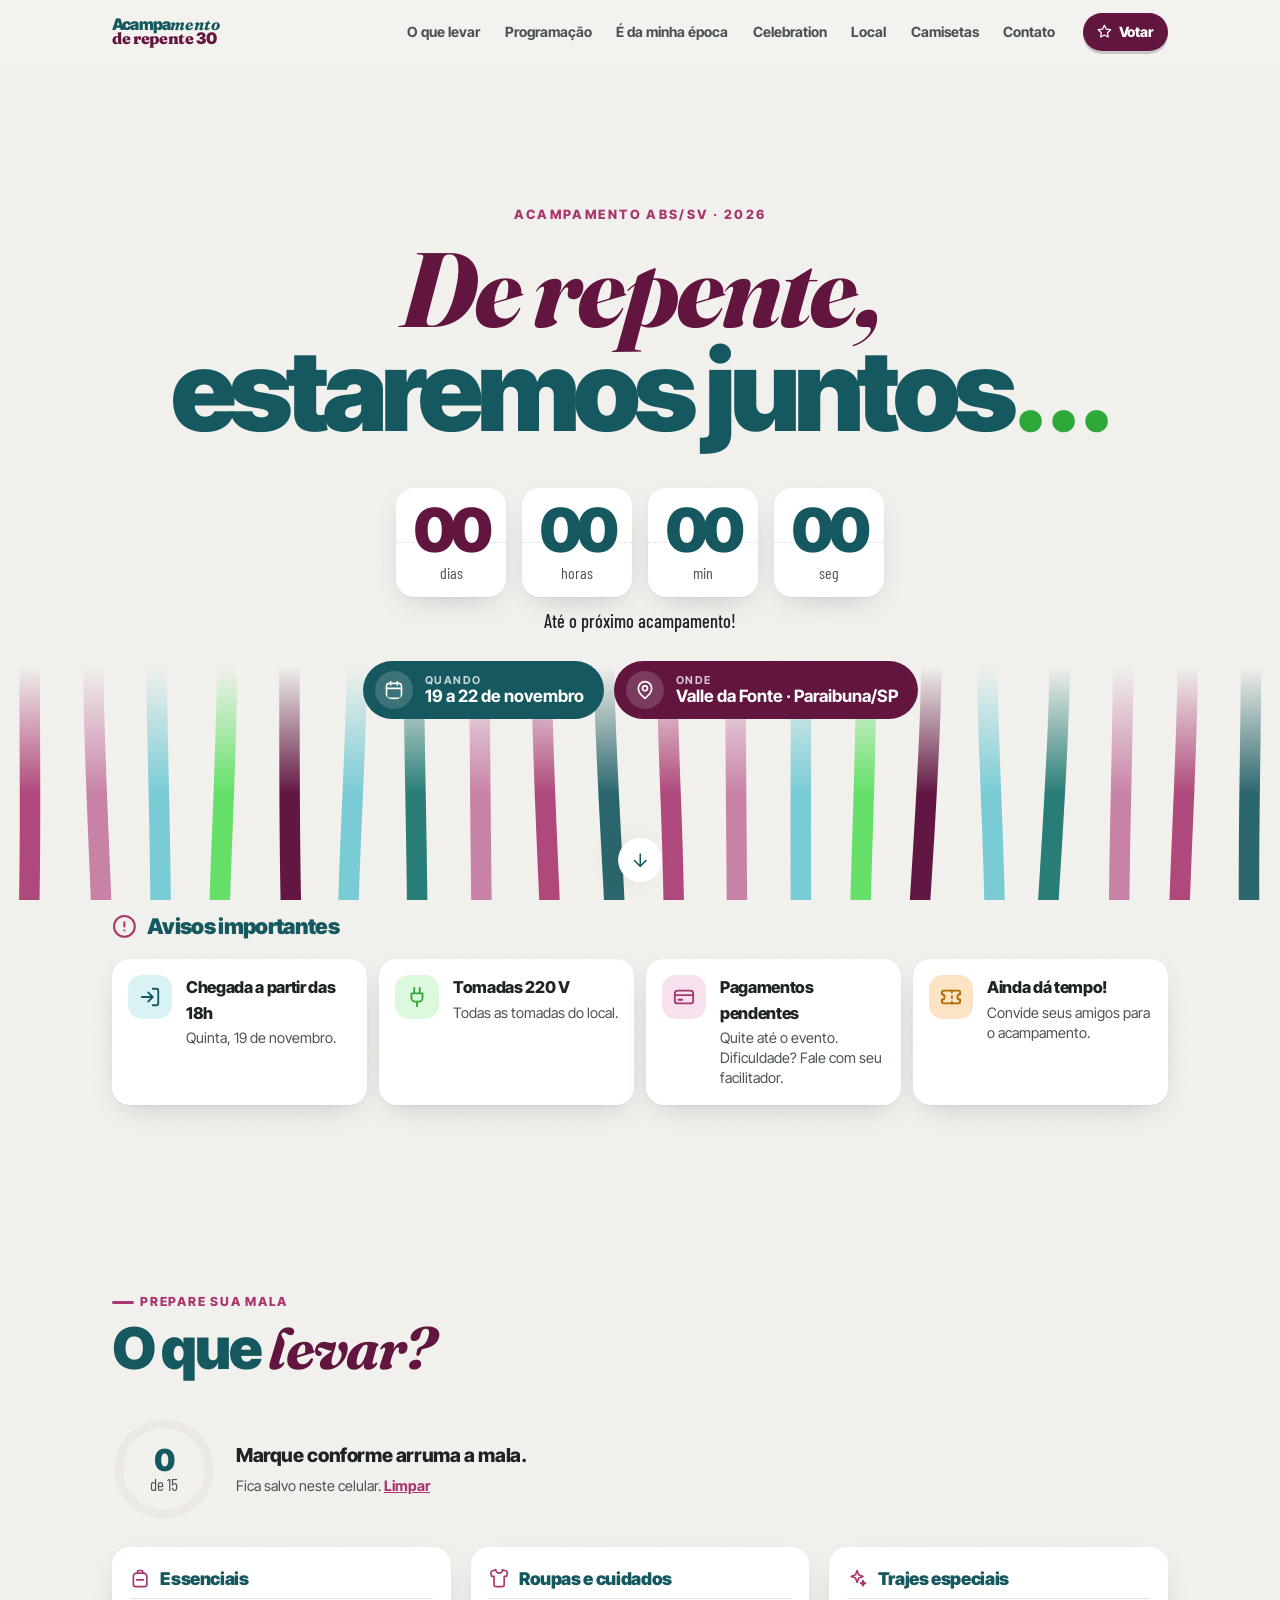
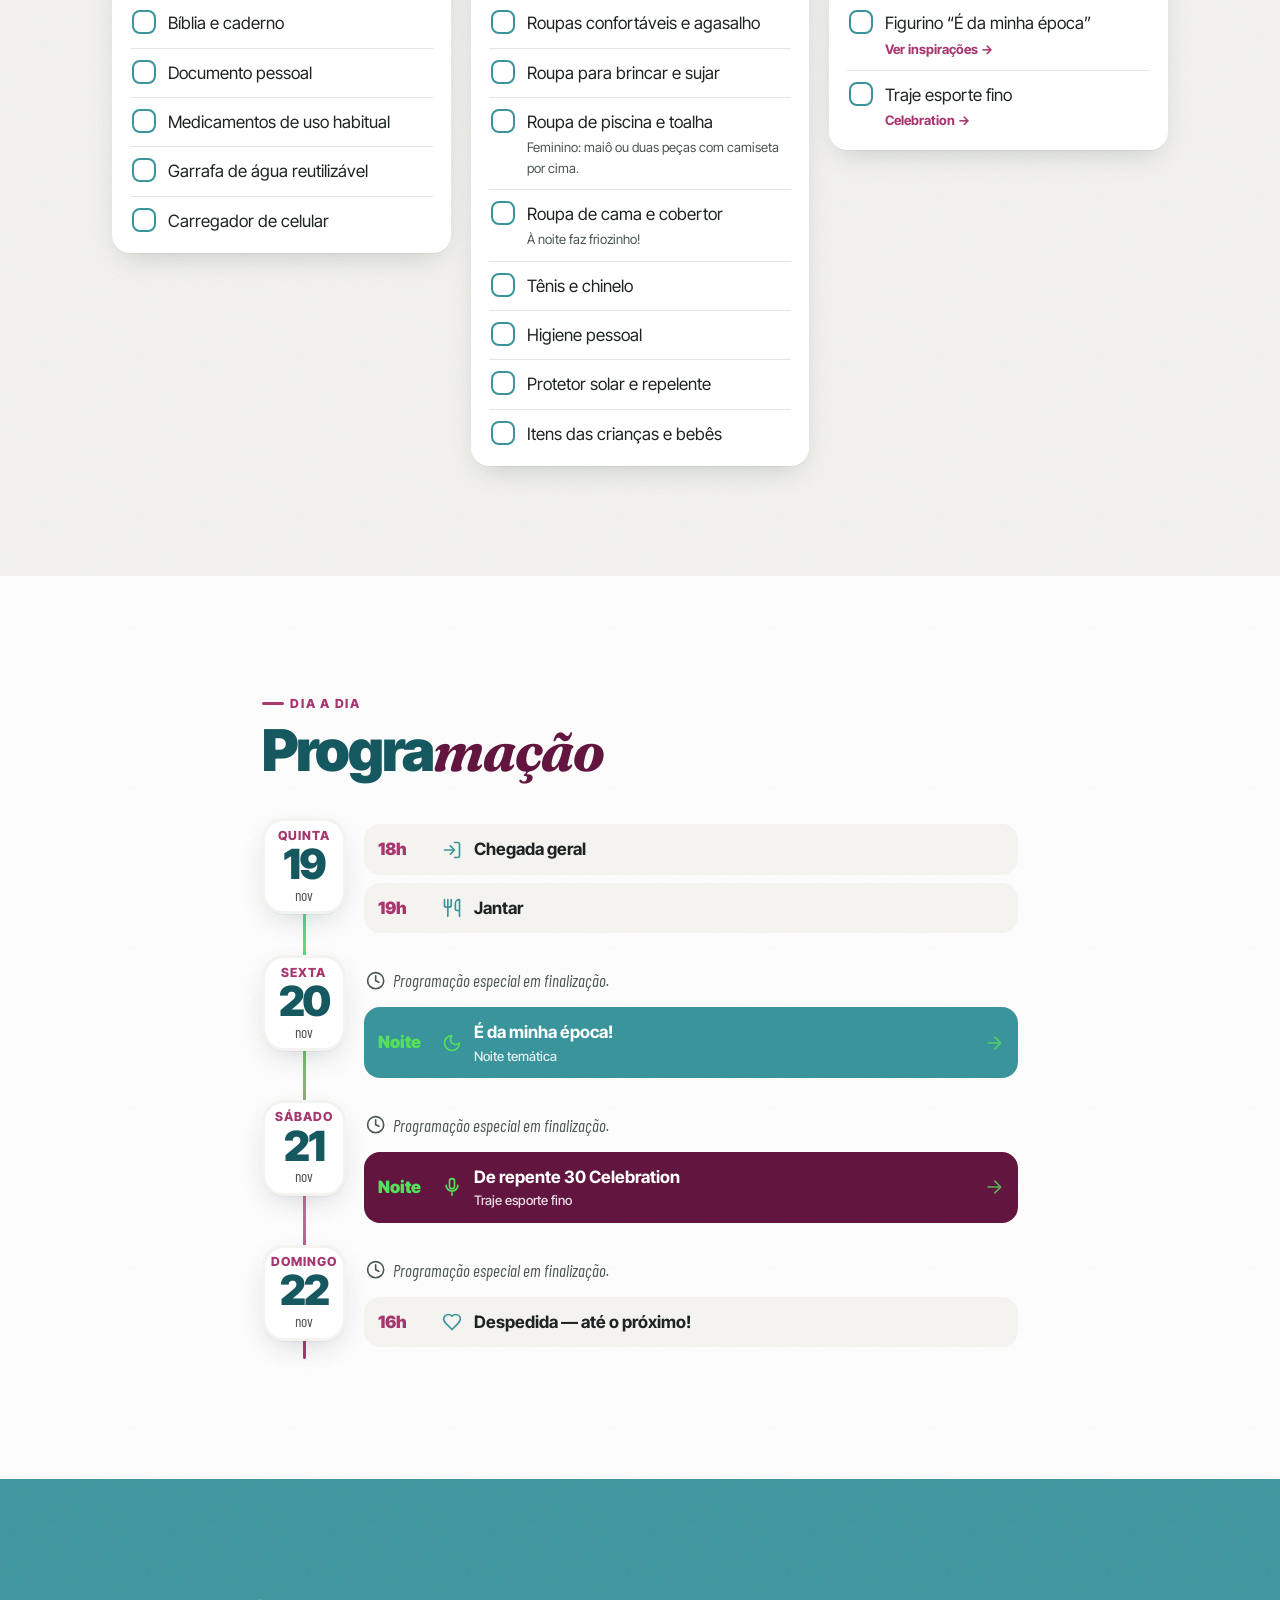
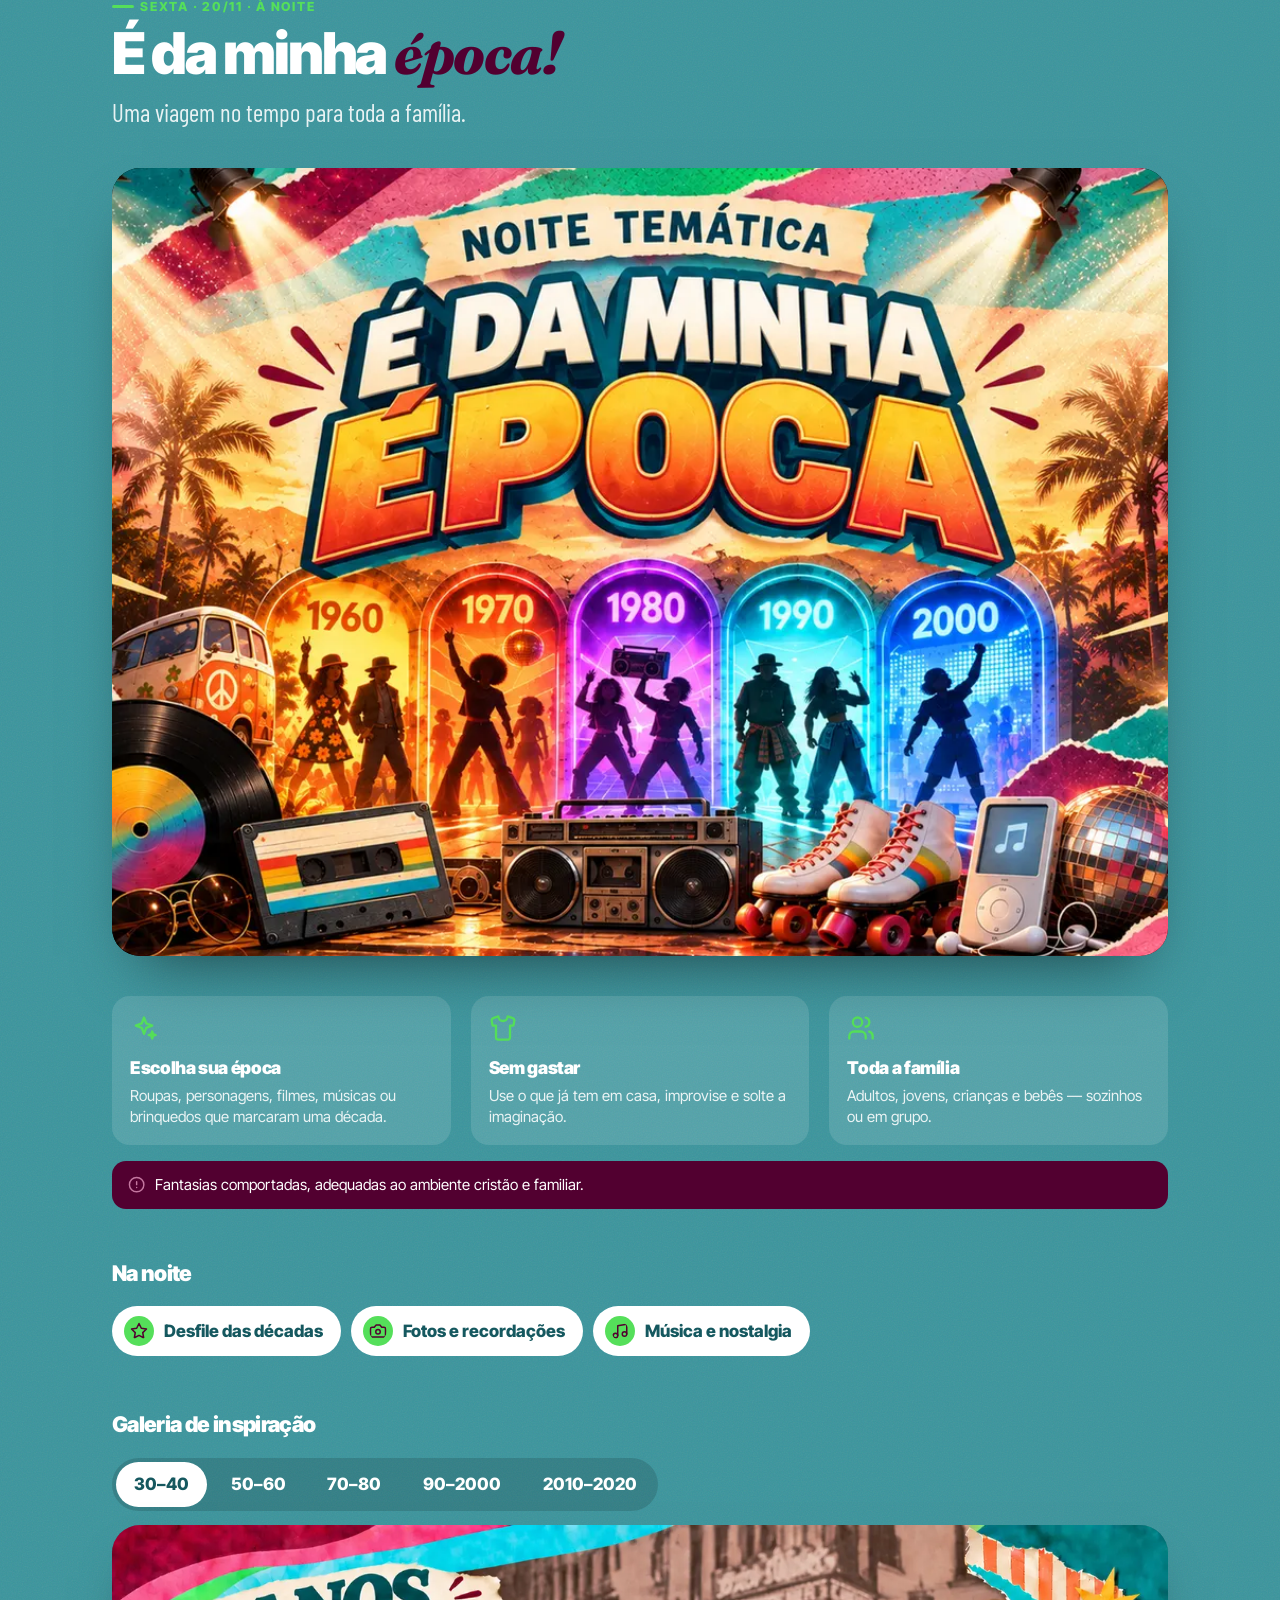
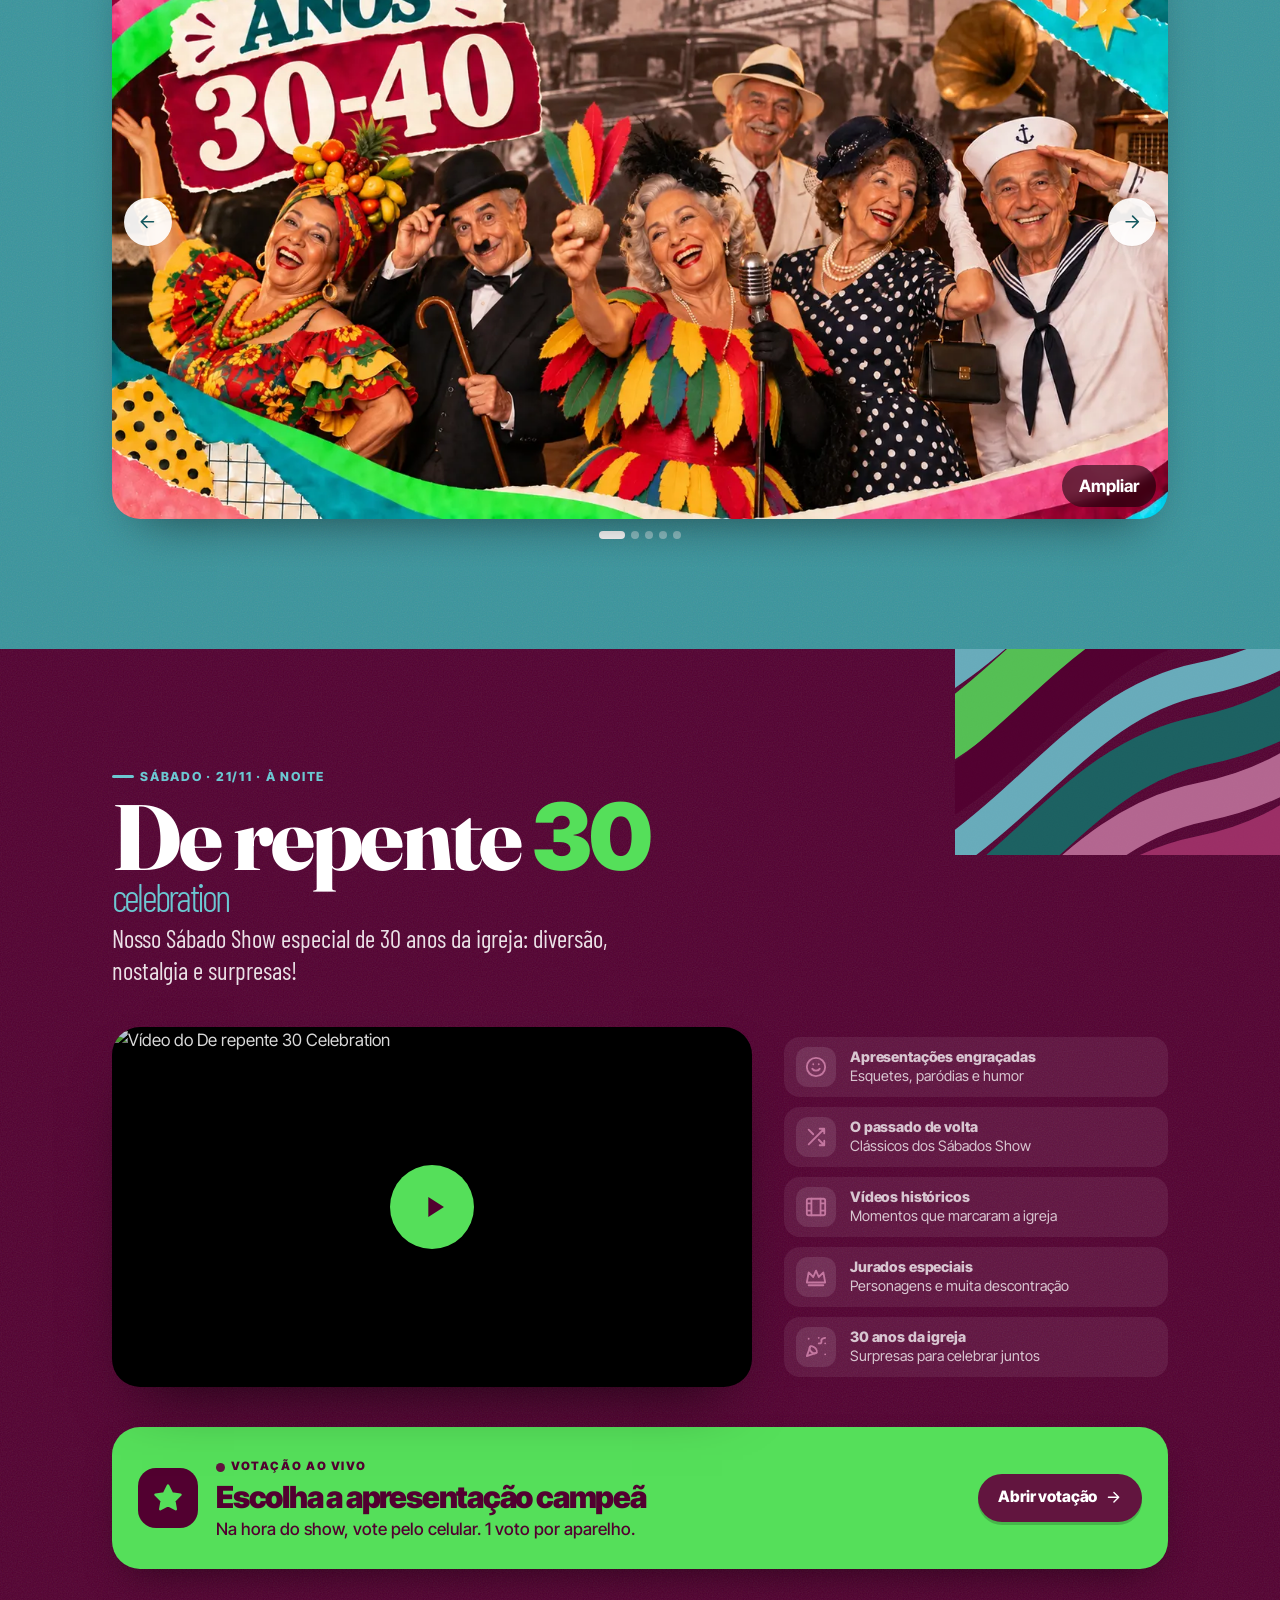
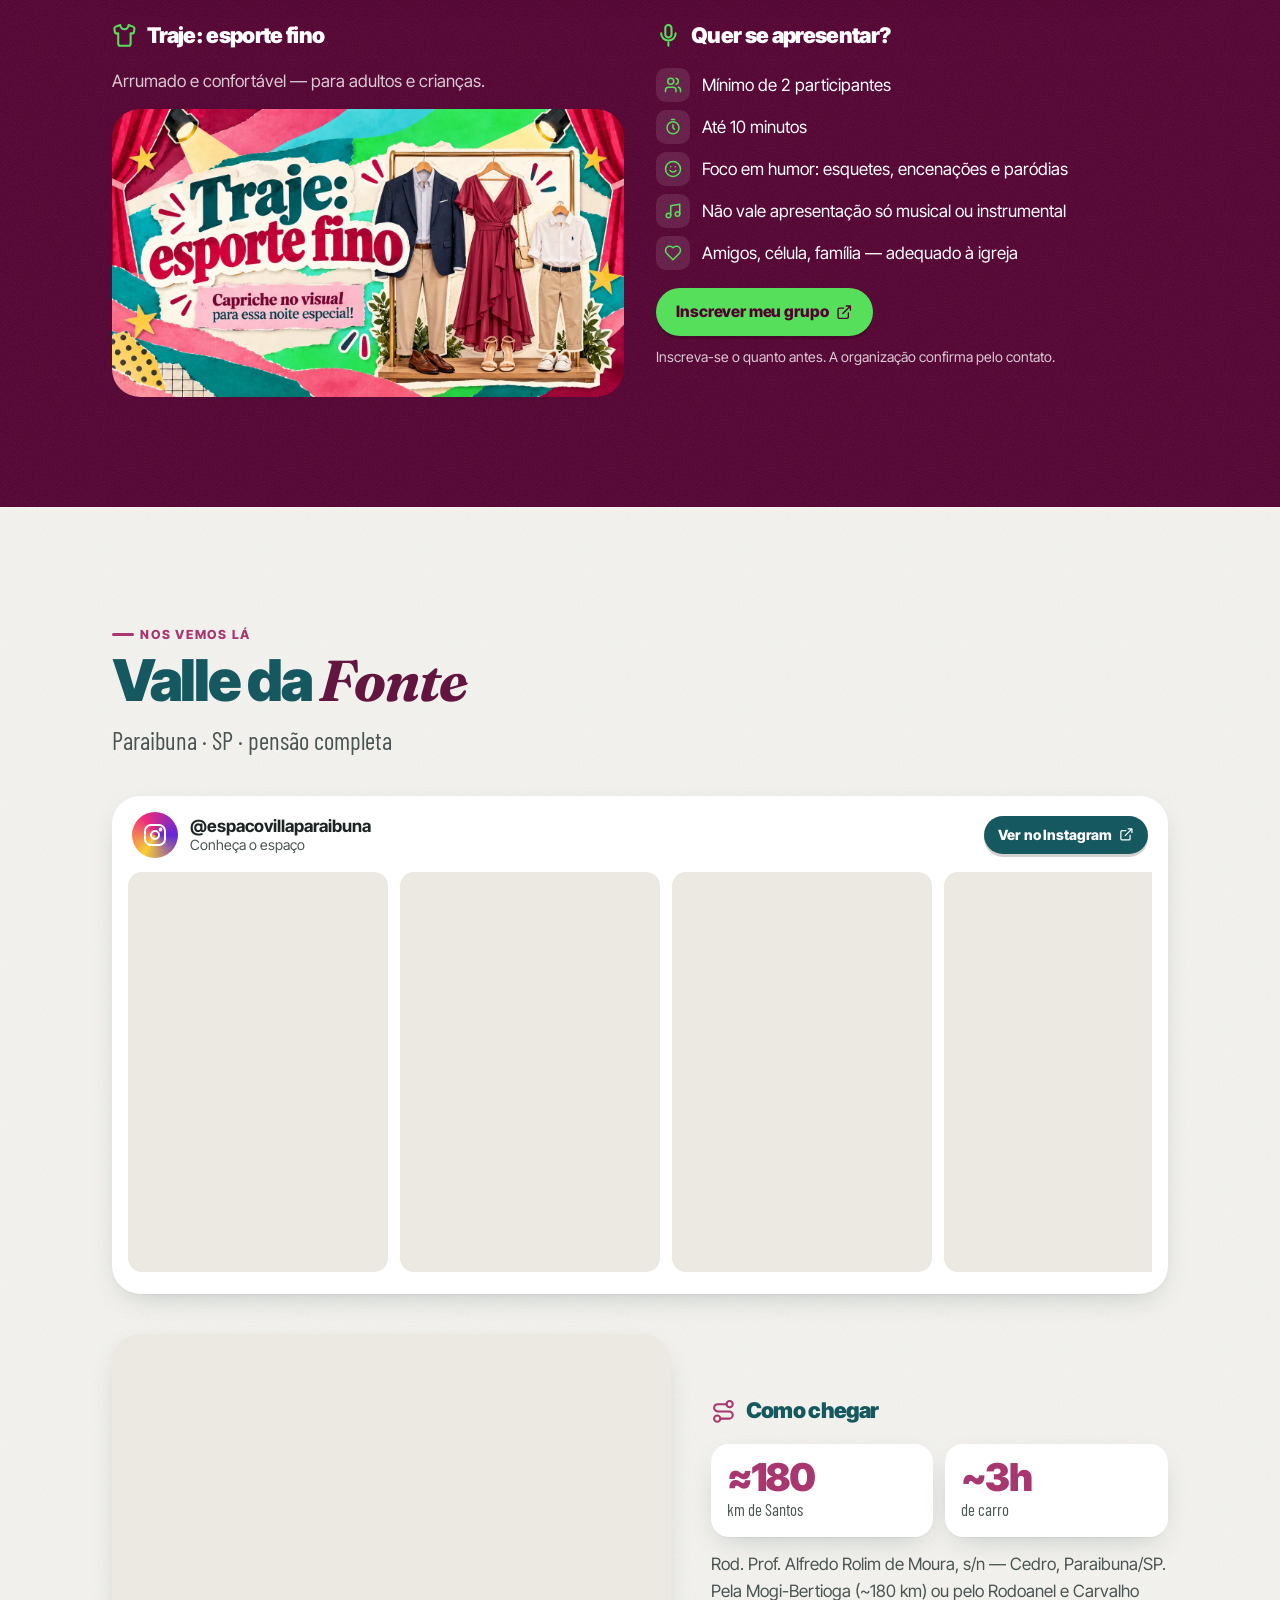
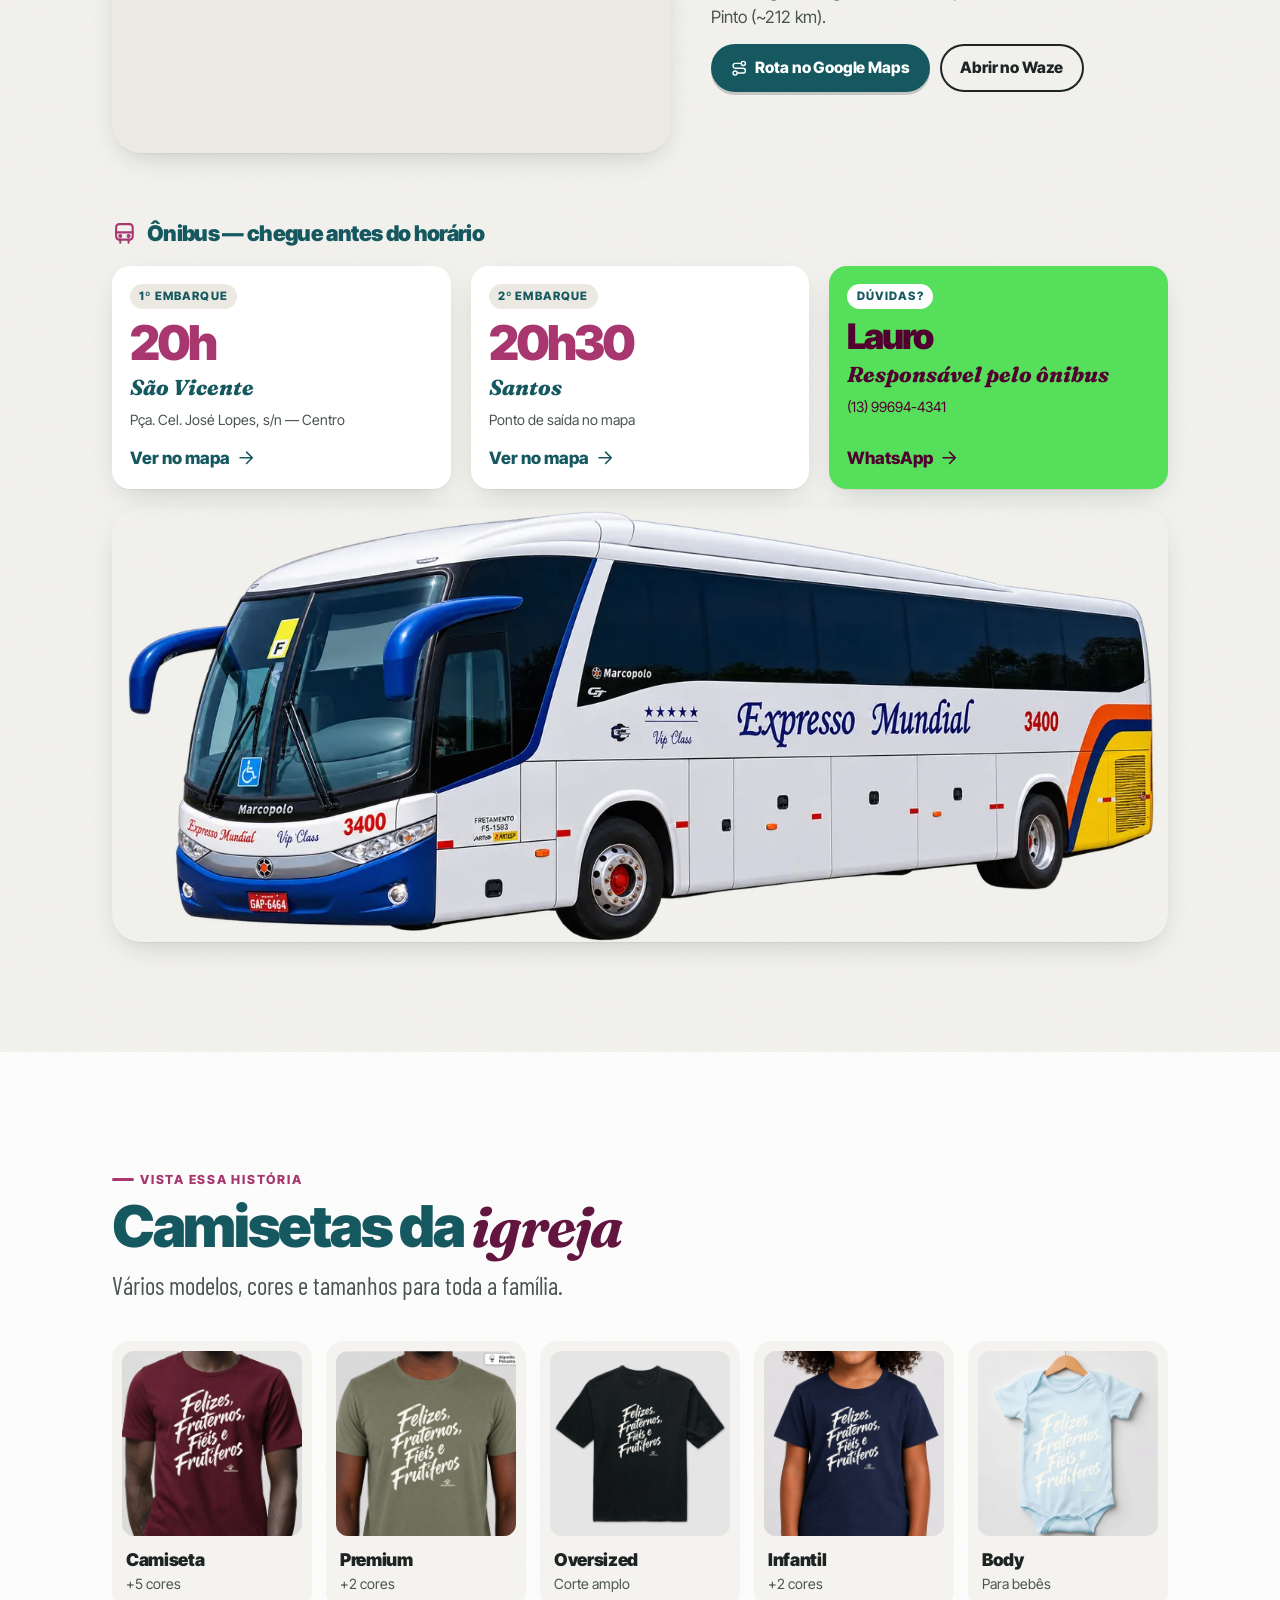
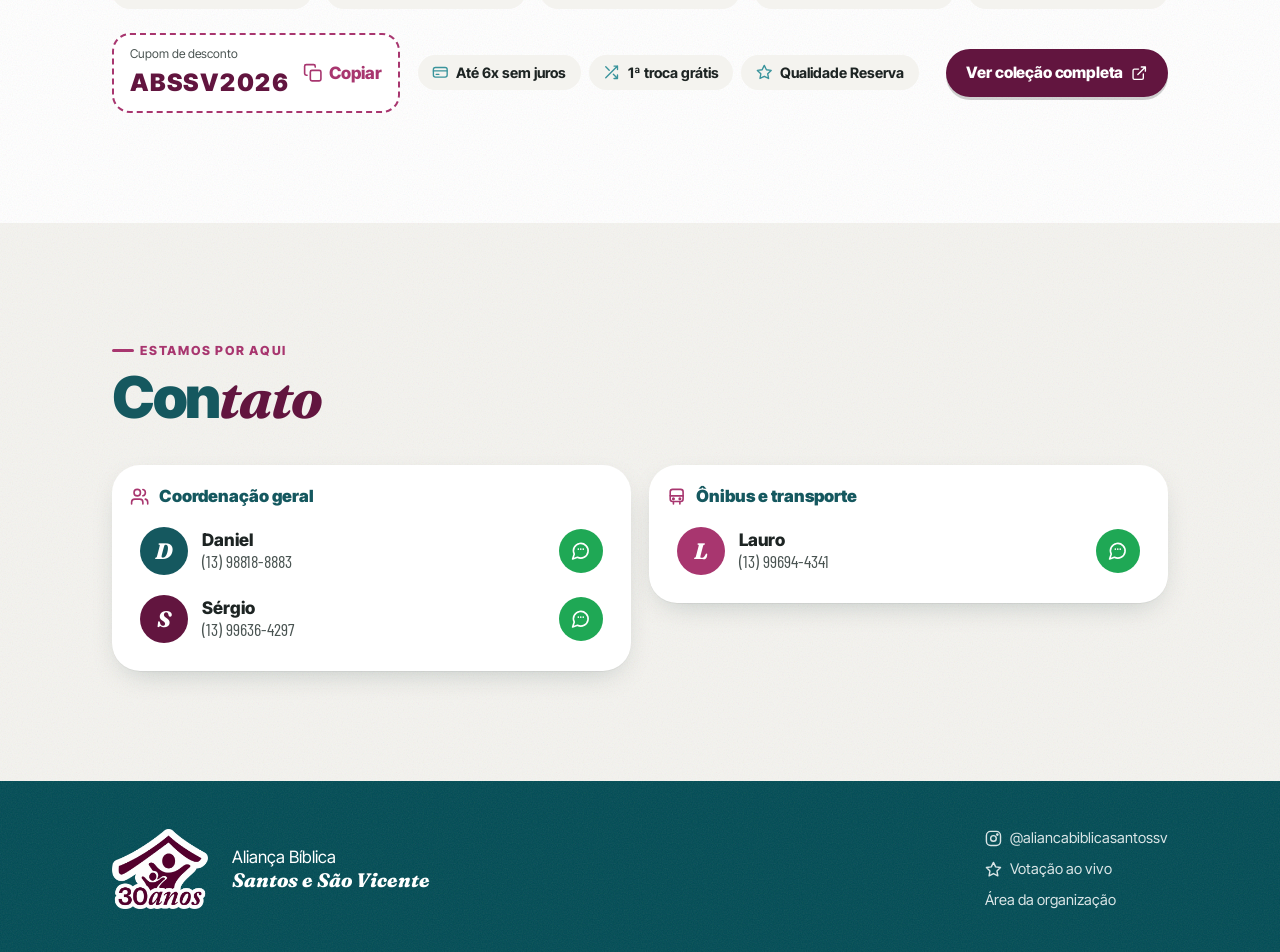
==== index.html @ 91b7eae3 "Site do Acampamento ABS/SV 2026 com votação ao vivo Co-Authored-By: Claude Opus 5.5 <noreply@anthrop" ====
<!doctype html>
<html lang="pt-BR">
<head>
  <meta charset="utf-8">
  <meta name="viewport" content="width=device-width, initial-scale=1, viewport-fit=cover">
  <title>Acampamento ABS/SV 2026 · De repente 30</title>
  <meta name="description" content="19 a 22 de novembro · Valle da Fonte, Paraibuna/SP. Programação, o que levar, local, ônibus e votação ao vivo.">
  <meta name="theme-color" content="#f4f3ef">
  <meta property="og:title" content="Acampamento ABS/SV 2026 · De repente 30">
  <meta property="og:description" content="De repente, estaremos juntos. 19 a 22 de novembro em Paraibuna/SP.">
  <meta property="og:image" content="img/epoca-abertura.webp">
  <link rel="icon" href="img/logo-abs30.png">
  <link rel="preconnect" href="https://fonts.googleapis.com">
  <link rel="preconnect" href="https://fonts.gstatic.com" crossorigin>
  <link href="https://fonts.googleapis.com/css2?family=Barlow+Condensed:wght@300;400;500&family=Fraunces:ital,opsz,wght@0,9..144,700;0,9..144,800;1,9..144,700;1,9..144,800&family=Inter+Tight:wght@400;500;600;700;800;900&display=swap" rel="stylesheet">
  <link rel="stylesheet" href="css/style.css">
  <link rel="stylesheet" href="css/site.css">
</head>
<body>
<!-- Ícones -->
<svg width="0" height="0" style="position:absolute" aria-hidden="true">
  <defs>
    <symbol id="i-cal" viewBox="0 0 24 24"><rect x="3" y="4" width="18" height="18" rx="3"/><path d="M16 2v4M8 2v4M3 10h18"/></symbol>
    <symbol id="i-pin" viewBox="0 0 24 24"><path d="M20 10c0 6-8 12-8 12S4 16 4 10a8 8 0 0 1 16 0Z"/><circle cx="12" cy="10" r="3"/></symbol>
    <symbol id="i-clock" viewBox="0 0 24 24"><circle cx="12" cy="12" r="10"/><path d="M12 6v6l4 2"/></symbol>
    <symbol id="i-plug" viewBox="0 0 24 24"><path d="M12 22v-5M9 8V2M15 8V2M18 8v5a4 4 0 0 1-4 4h-4a4 4 0 0 1-4-4V8Z"/></symbol>
    <symbol id="i-card" viewBox="0 0 24 24"><rect x="2" y="5" width="20" height="14" rx="3"/><path d="M2 10h20M6 15h4"/></symbol>
    <symbol id="i-ticket" viewBox="0 0 24 24"><path d="M2 9a3 3 0 0 1 0 6v2a2 2 0 0 0 2 2h16a2 2 0 0 0 2-2v-2a3 3 0 0 1 0-6V7a2 2 0 0 0-2-2H4a2 2 0 0 0-2 2Z"/><path d="M13 5v2M13 11v2M13 17v2"/></symbol>
    <symbol id="i-bag" viewBox="0 0 24 24"><path d="M4 10a4 4 0 0 1 4-4h8a4 4 0 0 1 4 4v10a2 2 0 0 1-2 2H6a2 2 0 0 1-2-2Z"/><path d="M9 6V4a1 1 0 0 1 1-1h4a1 1 0 0 1 1 1v2M8 14h8"/></symbol>
    <symbol id="i-shirt" viewBox="0 0 24 24"><path d="M20.4 3.5 16 2a4 4 0 0 1-8 0L3.6 3.5a2 2 0 0 0-1.3 2.2l.6 3.5a1 1 0 0 0 1 .8H6v10a2 2 0 0 0 2 2h8a2 2 0 0 0 2-2V10h2.1a1 1 0 0 0 1-.8l.6-3.5a2 2 0 0 0-1.3-2.2Z"/></symbol>
    <symbol id="i-spark" viewBox="0 0 24 24"><path d="M12 3l1.9 5.1L19 10l-5.1 1.9L12 17l-1.9-5.1L5 10l5.1-1.9Z"/><path d="M19 15l.8 2.2L22 18l-2.2.8L19 21l-.8-2.2L16 18l2.2-.8Z"/></symbol>
    <symbol id="i-music" viewBox="0 0 24 24"><path d="M9 18V5l12-2v13"/><circle cx="6" cy="18" r="3"/><circle cx="18" cy="16" r="3"/></symbol>
    <symbol id="i-camera" viewBox="0 0 24 24"><path d="M14.5 4h-5L7 7H4a2 2 0 0 0-2 2v9a2 2 0 0 0 2 2h16a2 2 0 0 0 2-2V9a2 2 0 0 0-2-2h-3Z"/><circle cx="12" cy="13" r="3"/></symbol>
    <symbol id="i-star" viewBox="0 0 24 24"><path d="M12 2l3.1 6.3 6.9 1-5 4.9 1.2 6.8L12 17.8 5.8 21l1.2-6.8-5-4.9 6.9-1Z"/></symbol>
    <symbol id="i-users" viewBox="0 0 24 24"><path d="M16 21v-2a4 4 0 0 0-4-4H6a4 4 0 0 0-4 4v2"/><circle cx="9" cy="7" r="4"/><path d="M22 21v-2a4 4 0 0 0-3-3.9M16 3.1a4 4 0 0 1 0 7.8"/></symbol>
    <symbol id="i-timer" viewBox="0 0 24 24"><circle cx="12" cy="13" r="8"/><path d="M12 9v4l2 2M10 2h4"/></symbol>
    <symbol id="i-bus" viewBox="0 0 24 24"><rect x="4" y="3" width="16" height="15" rx="3"/><path d="M4 11h16M8 18v3M16 18v3"/><circle cx="8" cy="14.5" r=".9" fill="currentColor"/><circle cx="16" cy="14.5" r=".9" fill="currentColor"/></symbol>
    <symbol id="i-route" viewBox="0 0 24 24"><circle cx="6" cy="19" r="3"/><path d="M9 19h8.5a3.5 3.5 0 0 0 0-7h-11a3.5 3.5 0 0 1 0-7H15"/><circle cx="18" cy="5" r="3"/></symbol>
    <symbol id="i-chat" viewBox="0 0 24 24"><path d="M7.9 20A9 9 0 1 0 4 16.1L2 22Z"/><path d="M9 10h.01M12 10h.01M15 10h.01"/></symbol>
    <symbol id="i-insta" viewBox="0 0 24 24"><rect x="2" y="2" width="20" height="20" rx="6"/><circle cx="12" cy="12" r="4"/><circle cx="17.5" cy="6.5" r=".9" fill="currentColor"/></symbol>
    <symbol id="i-arrow" viewBox="0 0 24 24"><path d="M5 12h14M13 5l7 7-7 7"/></symbol>
    <symbol id="i-ext" viewBox="0 0 24 24"><path d="M15 3h6v6M10 14 21 3M18 13v6a2 2 0 0 1-2 2H5a2 2 0 0 1-2-2V8a2 2 0 0 1 2-2h6"/></symbol>
    <symbol id="i-play" viewBox="0 0 24 24"><path d="M8 5v14l11-7Z" fill="currentColor" stroke="none"/></symbol>
    <symbol id="i-copy" viewBox="0 0 24 24"><rect x="9" y="9" width="13" height="13" rx="2"/><path d="M5 15H4a2 2 0 0 1-2-2V4a2 2 0 0 1 2-2h9a2 2 0 0 1 2 2v1"/></symbol>
    <symbol id="i-home" viewBox="0 0 24 24"><path d="M3 10 12 3l9 7v10a1 1 0 0 1-1 1h-5v-6h-6v6H4a1 1 0 0 1-1-1Z"/></symbol>
    <symbol id="i-mic" viewBox="0 0 24 24"><rect x="9" y="2" width="6" height="12" rx="3"/><path d="M19 10a7 7 0 0 1-14 0M12 19v3"/></symbol>
    <symbol id="i-film" viewBox="0 0 24 24"><rect x="2" y="3" width="20" height="18" rx="2"/><path d="M7 3v18M17 3v18M2 8h5M2 16h5M17 8h5M17 16h5"/></symbol>
    <symbol id="i-crown" viewBox="0 0 24 24"><path d="M2 18 4 7l5 5 3-7 3 7 5-5 2 11Z"/><path d="M4 21h16"/></symbol>
    <symbol id="i-smile" viewBox="0 0 24 24"><circle cx="12" cy="12" r="10"/><path d="M8 14s1.5 2 4 2 4-2 4-2M9 9h.01M15 9h.01"/></symbol>
    <symbol id="i-party" viewBox="0 0 24 24"><path d="M5.8 11.3 2 22l10.7-3.8"/><path d="M4 3h.01M22 8h.01M15 2h.01M22 20h.01M22 2l-2.2.7a2.9 2.9 0 0 0-1.9 3.4c.2 1-.6 2-1.6 2H15"/><path d="M11 13c1.9 1.9 2.4 4.4 1.3 5.5s-3.6.6-5.5-1.3-2.4-4.4-1.3-5.5 3.6-.6 5.5 1.3Z"/></symbol>
    <symbol id="i-alert" viewBox="0 0 24 24"><circle cx="12" cy="12" r="10"/><path d="M12 8v4M12 16h.01"/></symbol>
    <symbol id="i-moon" viewBox="0 0 24 24"><path d="M12 3a6 6 0 0 0 9 9 9 9 0 1 1-9-9Z"/></symbol>
    <symbol id="i-food" viewBox="0 0 24 24"><path d="M3 2v7a2 2 0 0 0 2 2h4a2 2 0 0 0 2-2V2M7 2v20M21 15V2a5 5 0 0 0-5 5v6a2 2 0 0 0 2 2h3Zm0 0v7"/></symbol>
    <symbol id="i-heart" viewBox="0 0 24 24"><path d="M19 14c1.5-1.5 3-3.2 3-5.5A5.5 5.5 0 0 0 16.5 3c-1.8 0-3 .5-4.5 2-1.5-1.5-2.7-2-4.5-2A5.5 5.5 0 0 0 2 8.5c0 2.3 1.5 4 3 5.5l7 7Z"/></symbol>
    <symbol id="i-in" viewBox="0 0 24 24"><path d="M15 3h4a2 2 0 0 1 2 2v14a2 2 0 0 1-2 2h-4M10 17l5-5-5-5M15 12H3"/></symbol>
    <symbol id="i-check" viewBox="0 0 24 24"><path d="M20 6 9 17l-5-5"/></symbol>
    <symbol id="i-swap" viewBox="0 0 24 24"><path d="M16 3h5v5M4 20 21 3M21 16v5h-5M15 15l6 6M4 4l5 5"/></symbol>
    <symbol id="i-up" viewBox="0 0 24 24"><path d="M12 19V5M5 12l7-7 7 7"/></symbol>
  </defs>
</svg>

<div class="progress-top" id="progressTop" aria-hidden="true"></div>

<header class="top" id="top">
  <div class="wrap">
    <a class="brand" href="#inicio" aria-label="Acampamento De repente 30 — início">
      <span class="b1">Acampa<i>mento</i></span>
      <span class="b2">de repente <b>30</b></span>
    </a>
    <nav class="nav" aria-label="Seções">
      <a href="#levar">O que levar</a>
      <a href="#programacao">Programação</a>
      <a href="#epoca">É da minha época</a>
      <a href="#celebration">Celebration</a>
      <a href="#local">Local</a>
      <a href="#camisetas">Camisetas</a>
      <a href="#contato">Contato</a>
    </nav>
    <a class="btn wine small vote-cta" href="votar.html"><svg class="ic"><use href="#i-star"/></svg>Votar</a>
    <button class="menu-btn" id="menuBtn" aria-label="Abrir menu" aria-expanded="false" aria-controls="sheet"><span></span></button>
  </div>
</header>

<div class="sheet" id="sheet" role="dialog" aria-modal="true" aria-label="Menu">
  <div class="sheet-head">
    <span class="brand"><span class="b1" style="color:#fff">Acampa<i>mento</i></span><span class="b2" style="color:var(--lime)">de repente <b>30</b></span></span>
    <button class="sheet-close" id="sheetClose" aria-label="Fechar menu">×</button>
  </div>
  <nav aria-label="Menu">
    <a href="#inicio"><svg class="ic"><use href="#i-home"/></svg>Início</a>
    <a href="#levar"><svg class="ic"><use href="#i-bag"/></svg>O que levar</a>
    <a href="#programacao"><svg class="ic"><use href="#i-cal"/></svg>Programação</a>
    <a href="#epoca"><svg class="ic"><use href="#i-spark"/></svg>É da minha época</a>
    <a href="#celebration"><svg class="ic"><use href="#i-mic"/></svg>De repente 30 Celebration</a>
    <a href="#local"><svg class="ic"><use href="#i-pin"/></svg>Local e ônibus</a>
    <a href="#camisetas"><svg class="ic"><use href="#i-shirt"/></svg>Camisetas</a>
    <a href="#contato"><svg class="ic"><use href="#i-chat"/></svg>Contato</a>
  </nav>
  <a class="btn lime block" href="votar.html"><svg class="ic"><use href="#i-star"/></svg>Votação ao vivo</a>
</div>

<main>
  <!-- ================= INÍCIO ================= -->
  <section class="hero" id="inicio" aria-labelledby="heroTitle">
    <div class="hero-stripes" data-stripes="22" data-seed="11" aria-hidden="true"></div>
    <div class="wrap hero-in">
      <p class="kicker anim" style="--d:0">Acampamento ABS/SV · 2026</p>
      <h1 class="hero-title" id="heroTitle">
        <span class="w1 anim" style="--d:1">De repente,</span>
        <span class="w2 anim" style="--d:2">estaremos juntos<span class="dots" aria-hidden="true"><i>.</i><i>.</i><i>.</i></span></span>
      </h1>

      <div class="cd anim" style="--d:3" id="countdown" role="timer" aria-label="Contagem regressiva para 19 de novembro às 20h">
        <div class="cd-cell"><b data-u="d">00</b><span>dias</span></div>
        <div class="cd-cell"><b data-u="h">00</b><span>horas</span></div>
        <div class="cd-cell"><b data-u="m">00</b><span>min</span></div>
        <div class="cd-cell"><b data-u="s">00</b><span>seg</span></div>
      </div>
      <p class="cd-label anim" style="--d:4" id="cdLabel">até <b>19/11 às 20h</b> · saída do ônibus</p>

      <div class="hero-facts anim" style="--d:5">
        <a class="fact" href="#programacao"><svg class="ic"><use href="#i-cal"/></svg><span><small>Quando</small>19 a 22 de novembro</span></a>
        <a class="fact" href="#local"><svg class="ic"><use href="#i-pin"/></svg><span><small>Onde</small>Valle da Fonte · Paraibuna/SP</span></a>
      </div>
    </div>
    <a class="scroll-cue" href="#avisos" aria-label="Ver avisos"><svg class="ic"><use href="#i-arrow"/></svg></a>
  </section>

  <!-- Avisos -->
  <section class="sec tight" id="avisos" aria-labelledby="avisosT">
    <div class="wrap">
      <h2 class="h-sm reveal" id="avisosT"><svg class="ic"><use href="#i-alert"/></svg>Avisos importantes</h2>
      <div class="notices">
        <article class="notice reveal"><span class="nic c1"><svg class="ic"><use href="#i-in"/></svg></span><div><h3>Chegada a partir das 18h</h3><p>Quinta, 19 de novembro.</p></div></article>
        <article class="notice reveal"><span class="nic c2"><svg class="ic"><use href="#i-plug"/></svg></span><div><h3>Tomadas 220 V</h3><p>Todas as tomadas do local.</p></div></article>
        <article class="notice reveal"><span class="nic c3"><svg class="ic"><use href="#i-card"/></svg></span><div><h3>Pagamentos pendentes</h3><p>Quite até o evento. Dificuldade? Fale com seu facilitador.</p></div></article>
        <article class="notice reveal"><span class="nic c4"><svg class="ic"><use href="#i-ticket"/></svg></span><div><h3>Ainda dá tempo!</h3><p>Convide seus amigos para o acampamento.</p></div></article>
      </div>
    </div>
  </section>

  <!-- ================= O QUE LEVAR ================= -->
  <section class="sec" id="levar" aria-labelledby="levarT">
    <div class="wrap">
      <div class="sec-head reveal">
        <p class="eyebrow">Prepare sua mala</p>
        <h2 class="h2" id="levarT">O que <em>levar?</em></h2>
      </div>
      <div class="pack reveal">
        <div class="ring" id="ring" aria-hidden="true">
          <svg viewBox="0 0 120 120"><circle cx="60" cy="60" r="52" class="ring-bg"/><circle cx="60" cy="60" r="52" class="ring-fg" id="ringFg"/></svg>
          <div class="ring-txt"><b id="ringNum">0</b><span id="ringOf">de 0</span></div>
        </div>
        <div>
          <p class="pack-msg" id="packMsg">Marque conforme arruma a mala.</p>
          <p class="hint">Fica salvo neste celular. <button type="button" class="link" id="progReset">Limpar</button></p>
        </div>
      </div>
      <div class="check-wrap" id="checklist">
        <div class="check-group reveal">
          <h3><svg class="ic"><use href="#i-bag"/></svg>Essenciais</h3>
          <label class="check-item"><input type="checkbox" data-k="biblia"><span>Bíblia e caderno</span></label>
          <label class="check-item"><input type="checkbox" data-k="doc"><span>Documento pessoal</span></label>
          <label class="check-item"><input type="checkbox" data-k="remedios"><span>Medicamentos de uso habitual</span></label>
          <label class="check-item"><input type="checkbox" data-k="garrafa"><span>Garrafa de água reutilizável</span></label>
          <label class="check-item"><input type="checkbox" data-k="carregador"><span>Carregador de celular</span></label>
        </div>
        <div class="check-group reveal">
          <h3><svg class="ic"><use href="#i-shirt"/></svg>Roupas e cuidados</h3>
          <label class="check-item"><input type="checkbox" data-k="roupas"><span>Roupas confortáveis e agasalho</span></label>
          <label class="check-item"><input type="checkbox" data-k="sujar"><span>Roupa para brincar e sujar</span></label>
          <label class="check-item"><input type="checkbox" data-k="piscina"><span>Roupa de piscina e toalha<small>Feminino: maiô ou duas peças com camiseta por cima.</small></span></label>
          <label class="check-item"><input type="checkbox" data-k="cama"><span>Roupa de cama e cobertor<small>À noite faz friozinho!</small></span></label>
          <label class="check-item"><input type="checkbox" data-k="tenis"><span>Tênis e chinelo</span></label>
          <label class="check-item"><input type="checkbox" data-k="higiene"><span>Higiene pessoal</span></label>
          <label class="check-item"><input type="checkbox" data-k="protetor"><span>Protetor solar e repelente</span></label>
          <label class="check-item"><input type="checkbox" data-k="criancas"><span>Itens das crianças e bebês</span></label>
        </div>
        <div class="check-group reveal">
          <h3><svg class="ic"><use href="#i-spark"/></svg>Trajes especiais</h3>
          <label class="check-item"><input type="checkbox" data-k="epoca"><span>Figurino “É da minha época”<small><a href="#epoca">Ver inspirações →</a></small></span></label>
          <label class="check-item"><input type="checkbox" data-k="esporte"><span>Traje esporte fino<small><a href="#celebration">Celebration →</a></small></span></label>
        </div>
      </div>
    </div>
  </section>

  <!-- ================= PROGRAMAÇÃO ================= -->
  <section class="sec soft" id="programacao" aria-labelledby="progT">
    <div class="wrap narrow">
      <div class="sec-head reveal">
        <p class="eyebrow">Dia a dia</p>
        <h2 class="h2" id="progT">Progra<em>mação</em></h2>
      </div>
      <ol class="timeline">
        <li class="tl-day reveal" data-date="2026-11-19">
          <div class="tl-date"><span>Quinta</span><b>19</b><small>nov</small></div>
          <div class="tl-body">
            <div class="ev"><time>18h</time><svg class="ic"><use href="#i-in"/></svg><span>Chegada geral</span></div>
            <div class="ev"><time>19h</time><svg class="ic"><use href="#i-food"/></svg><span>Jantar</span></div>
          </div>
        </li>
        <li class="tl-day reveal" data-date="2026-11-20">
          <div class="tl-date"><span>Sexta</span><b>20</b><small>nov</small></div>
          <div class="tl-body">
            <p class="tbd"><svg class="ic"><use href="#i-clock"/></svg>Programação especial em finalização.</p>
            <a class="ev special c-sea" href="#epoca"><time>Noite</time><svg class="ic"><use href="#i-moon"/></svg><span>É da minha época!<small>Noite temática</small></span><svg class="ic go"><use href="#i-arrow"/></svg></a>
          </div>
        </li>
        <li class="tl-day reveal" data-date="2026-11-21">
          <div class="tl-date"><span>Sábado</span><b>21</b><small>nov</small></div>
          <div class="tl-body">
            <p class="tbd"><svg class="ic"><use href="#i-clock"/></svg>Programação especial em finalização.</p>
            <a class="ev special c-wine" href="#celebration"><time>Noite</time><svg class="ic"><use href="#i-mic"/></svg><span>De repente 30 Celebration<small>Traje esporte fino</small></span><svg class="ic go"><use href="#i-arrow"/></svg></a>
          </div>
        </li>
        <li class="tl-day reveal" data-date="2026-11-22">
          <div class="tl-date"><span>Domingo</span><b>22</b><small>nov</small></div>
          <div class="tl-body">
            <p class="tbd"><svg class="ic"><use href="#i-clock"/></svg>Programação especial em finalização.</p>
            <div class="ev"><time>16h</time><svg class="ic"><use href="#i-heart"/></svg><span>Despedida — até o próximo!</span></div>
          </div>
        </li>
      </ol>
    </div>
  </section>

  <!-- ================= É DA MINHA ÉPOCA ================= -->
  <section class="sec sea" id="epoca" aria-labelledby="epocaT">
    <div class="wrap">
      <div class="sec-head reveal">
        <p class="eyebrow">Sexta · 20/11 · à noite</p>
        <h2 class="h2" id="epocaT">É da minha <em>época!</em></h2>
        <p class="lead">Uma viagem no tempo para toda a família.</p>
      </div>

      <div class="tilt-wrap reveal">
        <button class="tilt" id="tilt" type="button" aria-label="Ampliar banner da noite temática">
          <img src="img/epoca-abertura.webp" alt="Noite temática É da Minha Época — viagem pelas décadas" width="1400" height="788">
          <span class="shine" aria-hidden="true"></span>
        </button>
      </div>

      <div class="grid g3 epoca-info">
        <div class="mini reveal"><svg class="ic"><use href="#i-spark"/></svg><h3>Escolha sua época</h3><p>Roupas, personagens, filmes, músicas ou brinquedos que marcaram uma década.</p></div>
        <div class="mini reveal"><svg class="ic"><use href="#i-shirt"/></svg><h3>Sem gastar</h3><p>Use o que já tem em casa, improvise e solte a imaginação.</p></div>
        <div class="mini reveal"><svg class="ic"><use href="#i-users"/></svg><h3>Toda a família</h3><p>Adultos, jovens, crianças e bebês — sozinhos ou em grupo.</p></div>
      </div>
      <p class="note reveal"><svg class="ic"><use href="#i-alert"/></svg>Fantasias comportadas, adequadas ao ambiente cristão e familiar.</p>

      <div class="night reveal">
        <h3 class="h-sm light">Na noite</h3>
        <div class="night-items">
          <span><svg class="ic"><use href="#i-star"/></svg>Desfile das décadas</span>
          <span><svg class="ic"><use href="#i-camera"/></svg>Fotos e recordações</span>
          <span><svg class="ic"><use href="#i-music"/></svg>Música e nostalgia</span>
        </div>
      </div>

      <div class="decades reveal" id="decades">
        <h3 class="h-sm light">Galeria de inspiração</h3>
        <div class="dec-tabs" role="tablist" aria-label="Escolha a década">
          <button role="tab" aria-selected="true" data-i="0">30–40</button>
          <button role="tab" aria-selected="false" data-i="1">50–60</button>
          <button role="tab" aria-selected="false" data-i="2">70–80</button>
          <button role="tab" aria-selected="false" data-i="3">90–2000</button>
          <button role="tab" aria-selected="false" data-i="4">2010–2020</button>
        </div>
        <div class="dec-stage" id="decStage">
          <img class="on" src="img/epoca-30-40.webp" alt="Inspirações de figurino: anos 30 e 40" loading="lazy">
          <img src="img/epoca-50-60.webp" alt="Inspirações de figurino: anos 50 e 60" loading="lazy">
          <img src="img/epoca-70-80.webp" alt="Inspirações de figurino: anos 70 e 80" loading="lazy">
          <img src="img/epoca-90-2000.webp" alt="Inspirações de figurino: anos 90 e 2000" loading="lazy">
          <img src="img/epoca-2010-2020.webp" alt="Inspirações de figurino: anos 2010 e 2020" loading="lazy">
          <button class="dec-nav prev" type="button" aria-label="Década anterior"><svg class="ic"><use href="#i-arrow"/></svg></button>
          <button class="dec-nav next" type="button" aria-label="Próxima década"><svg class="ic"><use href="#i-arrow"/></svg></button>
          <button class="dec-zoom" type="button" aria-label="Ampliar imagem">Ampliar</button>
        </div>
        <div class="dec-dots" aria-hidden="true"><i class="on"></i><i></i><i></i><i></i><i></i></div>
      </div>
    </div>
  </section>

  <!-- ================= CELEBRATION ================= -->
  <section class="sec wine celebration" id="celebration" aria-labelledby="celT">
    <div class="waves" data-waves aria-hidden="true"></div>
    <div class="wrap">
      <div class="sec-head reveal">
        <p class="eyebrow">Sábado · 21/11 · à noite</p>
        <h2 class="cel-title" id="celT">De repente <b>30</b><small>celebration</small></h2>
        <p class="lead">Nosso Sábado Show especial de 30 anos da igreja: diversão, nostalgia e surpresas!</p>
      </div>

      <div class="cel-grid">
        <div class="video reveal" id="video" data-yt="1PGh3RV6Uak">
          <img src="https://i.ytimg.com/vi/1PGh3RV6Uak/hqdefault.jpg" alt="Vídeo do De repente 30 Celebration" loading="lazy">
          <button type="button" class="play" aria-label="Assistir ao vídeo"><svg class="ic"><use href="#i-play"/></svg></button>
        </div>
        <ul class="cel-list reveal">
          <li><svg class="ic"><use href="#i-smile"/></svg><span><b>Apresentações engraçadas</b>Esquetes, paródias e humor</span></li>
          <li><svg class="ic"><use href="#i-swap"/></svg><span><b>O passado de volta</b>Clássicos dos Sábados Show</span></li>
          <li><svg class="ic"><use href="#i-film"/></svg><span><b>Vídeos históricos</b>Momentos que marcaram a igreja</span></li>
          <li><svg class="ic"><use href="#i-crown"/></svg><span><b>Jurados especiais</b>Personagens e muita descontração</span></li>
          <li><svg class="ic"><use href="#i-party"/></svg><span><b>30 anos da igreja</b>Surpresas para celebrar juntos</span></li>
        </ul>
      </div>

      <div class="vote-card reveal">
        <div class="vc-ic"><svg class="ic"><use href="#i-star"/></svg></div>
        <div>
          <div class="live">Votação ao vivo</div>
          <h3>Escolha a apresentação campeã</h3>
          <p>Na hora do show, vote pelo celular. 1 voto por aparelho.</p>
        </div>
        <a class="btn wine" href="votar.html">Abrir votação<svg class="ic"><use href="#i-arrow"/></svg></a>
      </div>

      <div class="cel-grid two">
        <div class="reveal">
          <h3 class="h-sm light"><svg class="ic"><use href="#i-shirt"/></svg>Traje: esporte fino</h3>
          <p class="muted">Arrumado e confortável — para adultos e crianças.</p>
          <button type="button" class="photo zoomable" data-full="img/celebration-traje.webp"><img loading="lazy" src="img/celebration-traje.webp" alt="Exemplos de traje esporte fino para adultos e crianças"></button>
        </div>
        <div class="reveal">
          <h3 class="h-sm light"><svg class="ic"><use href="#i-mic"/></svg>Quer se apresentar?</h3>
          <ol class="rules">
            <li><svg class="ic"><use href="#i-users"/></svg>Mínimo de 2 participantes</li>
            <li><svg class="ic"><use href="#i-timer"/></svg>Até 10 minutos</li>
            <li><svg class="ic"><use href="#i-smile"/></svg>Foco em humor: esquetes, encenações e paródias</li>
            <li><svg class="ic"><use href="#i-music"/></svg>Não vale apresentação só musical ou instrumental</li>
            <li><svg class="ic"><use href="#i-heart"/></svg>Amigos, célula, família — adequado à igreja</li>
          </ol>
          <a class="btn lime" href="https://docs.google.com/forms/d/e/1FAIpQLSeM_2_JYEidFB7SLueSLm4aTxHBI13_J8_j7ZC_m_PRckBooQ/viewform" target="_blank" rel="noopener">Inscrever meu grupo<svg class="ic"><use href="#i-ext"/></svg></a>
          <p class="muted small">Inscreva-se o quanto antes. A organização confirma pelo contato.</p>
        </div>
      </div>
    </div>
  </section>

  <!-- ================= LOCAL ================= -->
  <section class="sec" id="local" aria-labelledby="localT">
    <div class="wrap">
      <div class="sec-head reveal">
        <p class="eyebrow">Nos vemos lá</p>
        <h2 class="h2" id="localT">Valle da <em>Fonte</em></h2>
        <p class="lead">Paraibuna · SP · pensão completa</p>
      </div>

      <div class="insta reveal">
        <div class="insta-head">
          <span class="insta-avatar"><svg class="ic"><use href="#i-insta"/></svg></span>
          <div><b>@espacovillaparaibuna</b><small>Conheça o espaço</small></div>
          <a class="btn small" href="https://www.instagram.com/espacovillaparaibuna/" target="_blank" rel="noopener">Ver no Instagram<svg class="ic"><use href="#i-ext"/></svg></a>
        </div>
        <div class="insta-row" id="instaRow">
          <div class="ig" data-ig="DdUAf3TDpmE"></div>
          <div class="ig" data-ig="CyyEDDFrssC"></div>
          <div class="ig" data-ig="C1UTDcpMFNR"></div>
          <div class="ig" data-ig="DdHbaG9D6VW"></div>
          <div class="ig" data-ig="DeKRJ4ilu4-"></div>
        </div>
      </div>

      <div class="route">
        <div class="map reveal">
          <iframe title="Mapa do local do acampamento em Paraibuna/SP" loading="lazy" referrerpolicy="no-referrer-when-downgrade" src="https://www.google.com/maps?q=Espa%C3%A7o%20Villa%20Paraibuna%20Fazenda%20Santa%20Anast%C3%A1cio&z=13&output=embed"></iframe>
        </div>
        <div class="reveal">
          <h3 class="h-sm"><svg class="ic"><use href="#i-route"/></svg>Como chegar</h3>
          <div class="stats">
            <div><b data-count="180">0</b><span>km de Santos</span></div>
            <div><b>~3h</b><span>de carro</span></div>
          </div>
          <p class="muted">Rod. Prof. Alfredo Rolim de Moura, s/n — Cedro, Paraibuna/SP. Pela Mogi-Bertioga (~180 km) ou pelo Rodoanel e Carvalho Pinto (~212 km).</p>
          <div class="btn-row">
            <a class="btn" href="https://www.google.com/maps/dir/?api=1&origin=Santos%2C%20SP&destination=Espa%C3%A7o%20Villa%20Paraibuna%20SP" target="_blank" rel="noopener"><svg class="ic"><use href="#i-route"/></svg>Rota no Google Maps</a>
            <a class="btn ghost" href="https://waze.com/ul?ll=-23.5573068,-45.6060914&navigate=yes" target="_blank" rel="noopener">Abrir no Waze</a>
          </div>
        </div>
      </div>

      <div class="bus" id="onibus">
        <h3 class="h-sm reveal"><svg class="ic"><use href="#i-bus"/></svg>Ônibus — chegue antes do horário</h3>
        <div class="grid g3">
          <a class="board reveal" href="https://www.google.com/maps/search/?api=1&query=Pra%C3%A7a%20Coronel%20Jos%C3%A9%20Lopes%20Centro%20S%C3%A3o%20Vicente%20SP" target="_blank" rel="noopener">
            <span class="tag">1º embarque</span><b class="when">20h</b><span class="city">São Vicente</span><small>Pça. Cel. José Lopes, s/n — Centro</small><span class="go">Ver no mapa<svg class="ic"><use href="#i-arrow"/></svg></span>
          </a>
          <a class="board reveal" href="https://maps.app.goo.gl/HVXfNb2Vb9SkC5428" target="_blank" rel="noopener">
            <span class="tag">2º embarque</span><b class="when">20h30</b><span class="city">Santos</span><small>Ponto de saída no mapa</small><span class="go">Ver no mapa<svg class="ic"><use href="#i-arrow"/></svg></span>
          </a>
          <a class="board lime reveal" href="https://wa.me/5513996944341" target="_blank" rel="noopener">
            <span class="tag">Dúvidas?</span><b class="when sm">Lauro</b><span class="city">Responsável pelo ônibus</span><small>(13) 99694-4341</small><span class="go">WhatsApp<svg class="ic"><use href="#i-arrow"/></svg></span>
          </a>
        </div>
        <img class="bus-img reveal" loading="lazy" src="img/onibus-expresso-mundial.webp" alt="Ônibus Expresso Mundial Vip Class">
      </div>
    </div>
  </section>

  <!-- ================= CAMISETAS ================= -->
  <section class="sec soft" id="camisetas" aria-labelledby="camT">
    <div class="wrap">
      <div class="sec-head reveal">
        <p class="eyebrow">Vista essa história</p>
        <h2 class="h2" id="camT">Camisetas da <em>igreja</em></h2>
        <p class="lead">Vários modelos, cores e tamanhos para toda a família.</p>
      </div>
      <div class="shop" id="shop">
        <a class="product reveal" href="https://www.tenhacristo.com.br/tenhacristo/product/camisa-felizes-fraterno-fieis-e-frutiferos" target="_blank" rel="noopener"><img loading="lazy" src="img/camisas/camisa.webp" alt="Camiseta Felizes Fraterno Fiéis e Frutíferos"><b>Camiseta</b><span>+5 cores</span></a>
        <a class="product reveal" href="https://www.tenhacristo.com.br/tenhacristo/product/premium-felizes-fraterno-fieis-e-frutiferos" target="_blank" rel="noopener"><img loading="lazy" src="img/camisas/premium.webp" alt="Camiseta Premium"><b>Premium</b><span>+2 cores</span></a>
        <a class="product reveal" href="https://www.tenhacristo.com.br/tenhacristo/product/oversized-felizes-fraterno-fieis-e-frutiferos" target="_blank" rel="noopener"><img loading="lazy" src="img/camisas/oversized.webp" alt="Camiseta Oversized"><b>Oversized</b><span>Corte amplo</span></a>
        <a class="product reveal" href="https://www.tenhacristo.com.br/tenhacristo/product/infantil-felizes-fraterno-fieis-e-frutiferos" target="_blank" rel="noopener"><img loading="lazy" src="img/camisas/infantil.webp" alt="Camiseta Infantil"><b>Infantil</b><span>+2 cores</span></a>
        <a class="product reveal" href="https://www.tenhacristo.com.br/tenhacristo/product/body-felizes-fraterno-fieis-e-frutiferos" target="_blank" rel="noopener"><img loading="lazy" src="img/camisas/body.webp" alt="Body infantil"><b>Body</b><span>Para bebês</span></a>
      </div>
      <div class="shop-foot reveal">
        <button class="coupon" type="button" id="copyCupom" aria-label="Copiar cupom ABSSV2026">
          <small>Cupom de desconto</small><code id="cupom">ABSSV2026</code><span class="cp"><svg class="ic"><use href="#i-copy"/></svg>Copiar</span>
        </button>
        <ul class="perks">
          <li><svg class="ic"><use href="#i-card"/></svg>Até 6x sem juros</li>
          <li><svg class="ic"><use href="#i-swap"/></svg>1ª troca grátis</li>
          <li><svg class="ic"><use href="#i-star"/></svg>Qualidade Reserva</li>
        </ul>
        <a class="btn wine" href="https://www.tenhacristo.com.br/tenhacristo/collections/abssv" target="_blank" rel="noopener">Ver coleção completa<svg class="ic"><use href="#i-ext"/></svg></a>
      </div>
    </div>
  </section>

  <!-- ================= CONTATO ================= -->
  <section class="sec" id="contato" aria-labelledby="contatoT">
    <div class="wrap">
      <div class="sec-head reveal">
        <p class="eyebrow">Estamos por aqui</p>
        <h2 class="h2" id="contatoT">Con<em>tato</em></h2>
      </div>
      <div class="sectors">
        <div class="sector reveal">
          <h3><svg class="ic"><use href="#i-users"/></svg>Coordenação geral</h3>
          <a class="person" href="https://wa.me/5513988188883" target="_blank" rel="noopener"><span class="av" style="--c:var(--petrol)">D</span><span><b>Daniel</b><small>(13) 98818-8883</small></span><span class="wa"><svg class="ic"><use href="#i-chat"/></svg></span></a>
          <a class="person" href="https://wa.me/5513996364297" target="_blank" rel="noopener"><span class="av" style="--c:var(--wine)">S</span><span><b>Sérgio</b><small>(13) 99636-4297</small></span><span class="wa"><svg class="ic"><use href="#i-chat"/></svg></span></a>
        </div>
        <div class="sector reveal">
          <h3><svg class="ic"><use href="#i-bus"/></svg>Ônibus e transporte</h3>
          <a class="person" href="https://wa.me/5513996944341" target="_blank" rel="noopener"><span class="av" style="--c:var(--magenta)">L</span><span><b>Lauro</b><small>(13) 99694-4341</small></span><span class="wa"><svg class="ic"><use href="#i-chat"/></svg></span></a>
        </div>
      </div>
    </div>
  </section>
</main>

<footer class="foot">
  <div class="wrap">
    <img src="img/logo-abs30.png" alt="Aliança Bíblica 30 anos" width="96" height="80">
    <p>Aliança Bíblica<br><b>Santos e São Vicente</b></p>
    <div class="links">
      <a href="https://www.instagram.com/aliancabiblicasantossv/" target="_blank" rel="noopener"><svg class="ic"><use href="#i-insta"/></svg>@aliancabiblicasantossv</a>
      <a href="votar.html"><svg class="ic"><use href="#i-star"/></svg>Votação ao vivo</a>
      <a href="admin.html">Área da organização</a>
    </div>
  </div>
</footer>

<nav class="tabbar" aria-label="Atalhos">
  <a href="#inicio" data-sec="inicio"><svg class="ic"><use href="#i-home"/></svg>Início</a>
  <a href="#levar" data-sec="levar"><svg class="ic"><use href="#i-bag"/></svg>Mala</a>
  <a href="#programacao" data-sec="programacao"><svg class="ic"><use href="#i-cal"/></svg>Agenda</a>
  <a href="#local" data-sec="local"><svg class="ic"><use href="#i-pin"/></svg>Local</a>
  <a href="votar.html" class="vote"><svg class="ic"><use href="#i-star"/></svg>Votar</a>
</nav>

<button class="to-top" id="toTop" type="button" aria-label="Voltar ao topo"><svg class="ic"><use href="#i-up"/></svg></button>
<dialog class="lightbox" id="lightbox"><button class="x" type="button" aria-label="Fechar">×</button><img alt=""></dialog>
<div class="toast" id="toast" role="status"></div>

<script type="module" src="js/decor.js"></script>
<script type="module" src="js/site.js"></script>
</body>
</html>
---- css/style.css ----
/* ==========================================================
   Acampamento ABS/SV 2026 · De repente 30
   Identidade: verde-petróleo, vinho, ciano, verde-limão, rosa
   ========================================================== */
:root {
  --teal: #13716a;
  --teal-deep: #004b54;
  --petrol: #15585f;
  --sea: #3a949c;
  --wine: #62153f;
  --wine-deep: #520030;
  --magenta: #a8366f;
  --rose: #c477a0;
  --cyan: #6cc8d2;
  --lime: #55df5a;
  --lime-deep: #2fa83a;
  --paper: #f4f3ef;
  --paper-2: #ebe9e2;
  --ink: #1d2423;
  --ink-soft: #4a5452;
  --line: rgba(29, 36, 35, .12);

  --f-serif: "Fraunces", Georgia, serif;
  --f-cond: "Barlow Condensed", "Arial Narrow", sans-serif;
  --f-sans: "Inter Tight", system-ui, -apple-system, "Segoe UI", sans-serif;

  --r: 18px;
  --r-lg: 28px;
  --shadow: 0 1px 0 rgba(0,0,0,.04), 0 10px 30px -12px rgba(0, 40, 40, .25);
  --wrap: 1120px;
  --gutter: clamp(16px, 4vw, 32px);
  --header-h: 64px;
  --tabbar-h: 0px;

  --noise: url("data:image/svg+xml,%3Csvg xmlns='http://www.w3.org/2000/svg' width='160' height='160'%3E%3Cfilter id='n'%3E%3CfeTurbulence type='fractalNoise' baseFrequency='.8' numOctaves='3' stitchTiles='stitch'/%3E%3C/filter%3E%3Crect width='160' height='160' opacity='.10' filter='url(%23n)'/%3E%3C/svg%3E");
}

*, *::before, *::after { box-sizing: border-box; }
html { scroll-behavior: smooth; scroll-padding-top: calc(var(--header-h) + 12px); -webkit-text-size-adjust: 100%; }
body {
  margin: 0;
  font-family: var(--f-sans);
  font-size: 17px;
  line-height: 1.55;
  color: var(--ink);
  background: var(--paper) var(--noise);
  -webkit-font-smoothing: antialiased;
  overflow-x: hidden;
}
img { max-width: 100%; display: block; }
a { color: inherit; }
button { font: inherit; color: inherit; }
:focus-visible { outline: 3px solid var(--lime); outline-offset: 3px; border-radius: 6px; }
.ic { width: 1.15em; height: 1.15em; flex: none; fill: none; stroke: currentColor; stroke-width: 2; stroke-linecap: round; stroke-linejoin: round; vertical-align: -.2em; }
.sr-only { position: absolute; width: 1px; height: 1px; overflow: hidden; clip: rect(0 0 0 0); white-space: nowrap; }

.wrap { width: 100%; max-width: var(--wrap); margin: 0 auto; padding: 0 var(--gutter); }

/* ---------- Tipografia da identidade ---------- */
.eyebrow {
  font-family: var(--f-sans); font-weight: 800; font-size: .78rem;
  letter-spacing: .14em; text-transform: uppercase; color: var(--magenta);
  display: inline-flex; align-items: center; gap: .5em; margin: 0 0 .6rem;
}
.eyebrow::before { content: ""; width: 22px; height: 3px; border-radius: 3px; background: currentColor; }
.h-display {
  font-family: var(--f-sans); font-weight: 900; letter-spacing: -.045em; line-height: .92;
  font-size: clamp(2.6rem, 8vw, 5.2rem); margin: 0 0 1rem; color: var(--petrol);
}
.h-display em { font-family: var(--f-serif); font-style: italic; font-weight: 700; letter-spacing: -.02em; }
.h2 {
  font-family: var(--f-sans); font-weight: 900; letter-spacing: -.04em; line-height: .95;
  font-size: clamp(2.1rem, 6vw, 3.6rem); margin: 0 0 .9rem; color: var(--petrol);
}
.h2 em { font-family: var(--f-serif); font-weight: 700; font-style: italic; letter-spacing: -.02em; color: var(--wine); }
.h3 { font-family: var(--f-sans); font-weight: 800; letter-spacing: -.02em; font-size: 1.25rem; line-height: 1.2; margin: 0 0 .4rem; }
.lead { font-family: var(--f-cond); font-weight: 400; font-size: clamp(1.25rem, 2.6vw, 1.55rem); line-height: 1.3; color: var(--ink-soft); max-width: 46ch; margin: 0 0 1.4rem; }
.cond { font-family: var(--f-cond); }
.serif { font-family: var(--f-serif); font-style: italic; }

/* Adesivo "de repente 30" — contorno branco + filete escuro */
.sticker {
  --s: 6px;
  display: inline-block; line-height: .9;
  text-shadow:
    var(--s) 0 0 #fff, calc(var(--s) * -1) 0 0 #fff, 0 var(--s) 0 #fff, 0 calc(var(--s) * -1) 0 #fff,
    calc(var(--s) * .7) calc(var(--s) * .7) 0 #fff, calc(var(--s) * -.7) calc(var(--s) * .7) 0 #fff,
    calc(var(--s) * .7) calc(var(--s) * -.7) 0 #fff, calc(var(--s) * -.7) calc(var(--s) * -.7) 0 #fff,
    calc(var(--s) * .92) calc(var(--s) * .38) 0 #fff, calc(var(--s) * -.92) calc(var(--s) * .38) 0 #fff,
    calc(var(--s) * .92) calc(var(--s) * -.38) 0 #fff, calc(var(--s) * -.92) calc(var(--s) * -.38) 0 #fff,
    calc(var(--s) * .38) calc(var(--s) * .92) 0 #fff, calc(var(--s) * -.38) calc(var(--s) * .92) 0 #fff,
    calc(var(--s) * .38) calc(var(--s) * -.92) 0 #fff, calc(var(--s) * -.38) calc(var(--s) * -.92) 0 #fff;
  filter: drop-shadow(0 0 .6px rgba(0,0,0,.85)) drop-shadow(0 6px 10px rgba(0,0,0,.18));
}
@supports (paint-order: stroke fill) {
  .sticker { text-shadow: none; -webkit-text-stroke: calc(var(--s) * 2.2) #fff; paint-order: stroke fill; stroke-linejoin: round; }
}

/* Marca (logo tipográfico) */
.brand { display: inline-flex; flex-direction: column; text-decoration: none; line-height: .82; }
.brand .b1 { font-family: var(--f-sans); font-weight: 900; letter-spacing: -.05em; color: var(--petrol); }
.brand .b1 i { font-family: var(--f-serif); font-weight: 700; letter-spacing: -.01em; }
.brand .b2 { font-family: var(--f-serif); font-weight: 800; color: var(--wine); letter-spacing: -.02em; }
.brand .b2 b { font-family: var(--f-sans); font-weight: 900; letter-spacing: -.04em; }

/* ---------- Botões ---------- */
.btn {
  --bg: var(--petrol); --fg: #fff;
  display: inline-flex; align-items: center; justify-content: center; gap: .5em;
  min-height: 48px; padding: .7em 1.3em; border-radius: 999px; border: 0;
  background: var(--bg); color: var(--fg); text-decoration: none; cursor: pointer;
  font-family: var(--f-sans); font-weight: 800; font-size: .98rem; letter-spacing: -.01em;
  box-shadow: 0 3px 0 rgba(0,0,0,.18); transition: transform .15s, box-shadow .15s, filter .15s;
  -webkit-tap-highlight-color: transparent;
}
.btn:hover { transform: translateY(-2px); box-shadow: 0 5px 0 rgba(0,0,0,.18); }
.btn:active { transform: translateY(1px); box-shadow: 0 1px 0 rgba(0,0,0,.18); }
.btn[disabled] { opacity: .5; pointer-events: none; }
.btn.wine { --bg: var(--wine); }
.btn.lime { --bg: var(--lime); --fg: var(--wine-deep); }
.btn.white { --bg: #fff; --fg: var(--petrol); }
.btn.ghost { --bg: transparent; --fg: currentColor; box-shadow: inset 0 0 0 2px currentColor; }
.btn.small { min-height: 38px; padding: .45em 1em; font-size: .88rem; }
.btn.block { width: 100%; }
.arrow::after { content: "↗"; font-weight: 700; }

/* ---------- Cartões ---------- */
.card {
  background: #fff; border-radius: var(--r); padding: clamp(18px, 3vw, 26px);
  box-shadow: var(--shadow); position: relative;
}
.pill {
  display: inline-flex; align-items: center; gap: .4em; padding: .3em .8em; border-radius: 999px;
  font-weight: 800; font-size: .78rem; letter-spacing: .04em; text-transform: uppercase;
  background: var(--paper-2); color: var(--petrol);
}

/* Listras onduladas (motivo da identidade) */
.stripes { position: absolute; inset: 0; pointer-events: none; overflow: hidden; }
.stripes svg { width: 100%; height: 100%; display: block; }

/* Textura de papel sobre áreas coloridas */
.paper-tex { background-image: var(--noise); }
---- css/site.css ----
/* =========================================================
   Site · layout, seções e animações
   ========================================================= */
.wrap.narrow { max-width: 820px; }
.muted { color: rgba(255,255,255,.78); margin: 0 0 14px; }
.small { font-size: .88rem; }
.hint { color: var(--ink-soft); font-size: .9rem; margin: 0; }
.link { border: 0; background: none; padding: 0; color: var(--magenta); font-weight: 700; text-decoration: underline; cursor: pointer; }
.btn .ic { width: 1.05em; height: 1.05em; }
.btn-row { display: flex; gap: 10px; flex-wrap: wrap; }

/* Barra de progresso de leitura */
.progress-top { position: fixed; top: 0; left: 0; height: 3px; width: 100%; transform-origin: 0 50%; transform: scaleX(0); z-index: 90;
  background: linear-gradient(90deg, var(--petrol), var(--cyan), var(--lime), var(--rose), var(--magenta)); }

/* ---------- Cabeçalho ---------- */
.top {
  position: sticky; top: 0; z-index: 50; height: var(--header-h);
  background: color-mix(in srgb, var(--paper) 86%, transparent);
  backdrop-filter: saturate(1.4) blur(14px); -webkit-backdrop-filter: saturate(1.4) blur(14px);
  border-bottom: 1px solid transparent; transition: border-color .25s, box-shadow .25s;
}
.top.scrolled { border-bottom-color: var(--line); box-shadow: 0 6px 24px -18px rgba(0,40,40,.5); }
.top .wrap { height: 100%; display: flex; align-items: center; gap: 16px; }
.top .brand { font-size: 1rem; }
.nav { display: flex; gap: 2px; margin-left: auto; }
.nav a { position: relative; text-decoration: none; font-weight: 700; font-size: .88rem; padding: .55em .8em; border-radius: 999px; color: var(--ink-soft); transition: color .2s, background .2s; white-space: nowrap; }
.nav a:hover { color: var(--ink); background: var(--paper-2); }
.nav a.active { color: #fff; background: var(--petrol); }
.menu-btn { display: none; margin-left: auto; width: 46px; height: 46px; border-radius: 50%; border: 0; background: var(--paper-2); cursor: pointer; }
.menu-btn span, .menu-btn span::before, .menu-btn span::after { display: block; width: 20px; height: 2.5px; border-radius: 2px; background: var(--ink); margin: auto; position: relative; }
.menu-btn span::before, .menu-btn span::after { content: ""; position: absolute; left: 0; }
.menu-btn span::before { top: -6.5px; } .menu-btn span::after { top: 6.5px; }
@media (max-width: 1080px) { .nav, .top .vote-cta { display: none; } .menu-btn { display: block; } }

.sheet { position: fixed; inset: 0; z-index: 80; background: var(--petrol) var(--noise); color: #fff; display: flex; flex-direction: column; padding: 18px var(--gutter) calc(24px + env(safe-area-inset-bottom));
  clip-path: circle(0 at calc(100% - 40px) 32px); transition: clip-path .5s cubic-bezier(.7,0,.2,1); visibility: hidden; }
.sheet.open { clip-path: circle(150% at calc(100% - 40px) 32px); visibility: visible; }
.sheet-head { display: flex; justify-content: space-between; align-items: center; }
.sheet-close { width: 46px; height: 46px; border-radius: 50%; border: 0; background: rgba(255,255,255,.14); color: #fff; font-size: 1.5rem; cursor: pointer; }
.sheet nav { margin: 20px 0; display: grid; overflow-y: auto; }
.sheet nav a { display: flex; align-items: center; gap: 14px; text-decoration: none; font-weight: 800; letter-spacing: -.03em; font-size: clamp(1.35rem, 6.4vw, 1.9rem); padding: .38em 0; border-bottom: 1px solid rgba(255,255,255,.12);
  opacity: 0; transform: translateX(-16px); transition: opacity .3s, transform .3s; }
.sheet.open nav a { opacity: 1; transform: none; }
.sheet.open nav a:nth-child(2) { transition-delay: .04s } .sheet.open nav a:nth-child(3) { transition-delay: .08s } .sheet.open nav a:nth-child(4) { transition-delay: .12s }
.sheet.open nav a:nth-child(5) { transition-delay: .16s } .sheet.open nav a:nth-child(6) { transition-delay: .2s } .sheet.open nav a:nth-child(7) { transition-delay: .24s } .sheet.open nav a:nth-child(8) { transition-delay: .28s }
.sheet nav a .ic { color: var(--lime); width: .9em; height: .9em; }
.sheet .btn { margin-top: auto; }

/* Barra inferior (celular) */
.tabbar { display: none; }
@media (max-width: 760px) {
  :root { --tabbar-h: 70px; }
  body { padding-bottom: calc(var(--tabbar-h) + env(safe-area-inset-bottom)); }
  .tabbar { display: grid; grid-template-columns: repeat(5, 1fr); position: fixed; z-index: 60; left: 10px; right: 10px; bottom: calc(10px + env(safe-area-inset-bottom)); height: 60px; border-radius: 20px;
    background: rgba(21, 88, 95, .95); backdrop-filter: blur(12px); -webkit-backdrop-filter: blur(12px); box-shadow: 0 14px 30px -10px rgba(0,40,40,.55); padding: 5px; }
  .tabbar a { display: flex; flex-direction: column; align-items: center; justify-content: center; gap: 2px; text-decoration: none; color: rgba(255,255,255,.72); font-size: .68rem; font-weight: 700; border-radius: 15px; transition: background .2s, color .2s; -webkit-tap-highlight-color: transparent; }
  .tabbar a .ic { width: 22px; height: 22px; transition: transform .2s; }
  .tabbar a.active { color: #fff; background: rgba(255,255,255,.14); }
  .tabbar a.active .ic { transform: translateY(-1px) scale(1.08); }
  .tabbar a.vote { background: var(--lime); color: var(--wine-deep); }
}
.to-top { position: fixed; right: 18px; bottom: calc(var(--tabbar-h) + 22px + env(safe-area-inset-bottom)); z-index: 55; width: 46px; height: 46px; border-radius: 50%; border: 0; background: var(--ink); color: #fff; cursor: pointer; display: grid; place-items: center;
  opacity: 0; transform: translateY(14px); pointer-events: none; transition: .25s; box-shadow: var(--shadow); }
.to-top.show { opacity: 1; transform: none; pointer-events: auto; }

/* ---------- HERO ---------- */
.hero { position: relative; overflow: hidden; min-height: calc(100svh - var(--header-h)); display: grid; align-items: center; padding: 40px 0 80px; }
.hero-stripes { position: absolute; inset: auto -5% -6% -5%; height: 34%; opacity: .9; pointer-events: none;
  -webkit-mask: linear-gradient(to bottom, transparent, #000 45%); mask: linear-gradient(to bottom, transparent, #000 45%); }
.hero-stripes svg { width: 100%; height: 100%; }
.hero-stripes path { animation: sway 7s ease-in-out infinite alternate; transform-box: fill-box; transform-origin: center; }
.hero-stripes path:nth-child(3n) { animation-duration: 9s; animation-delay: -2s; }
.hero-stripes path:nth-child(3n+1) { animation-duration: 6s; animation-delay: -4s; }
@keyframes sway { from { transform: translateY(14px) skewX(-3deg); } to { transform: translateY(-10px) skewX(3deg); } }
.hero-in { position: relative; z-index: 1; text-align: center; }
.kicker { font-weight: 800; font-size: .8rem; letter-spacing: .18em; text-transform: uppercase; color: var(--magenta); margin: 0 0 18px; }
.hero-title { margin: 0; line-height: .88; }
.hero-title .w1 { display: block; font-family: var(--f-serif); font-style: italic; font-weight: 800; color: var(--wine); font-size: clamp(2.6rem, 9vw, 6.6rem); letter-spacing: -.03em; }
.hero-title .w2 { display: block; font-family: var(--f-sans); font-weight: 900; color: var(--petrol); font-size: clamp(2.5rem, 9.4vw, 7rem); letter-spacing: -.055em; margin-top: .05em; }
.dots i { font-style: normal; display: inline-block; animation: dot 1.4s infinite; color: var(--lime-deep); }
.dots i:nth-child(2) { animation-delay: .2s; } .dots i:nth-child(3) { animation-delay: .4s; }
@keyframes dot { 0%, 60%, 100% { opacity: .2; transform: translateY(0); } 30% { opacity: 1; transform: translateY(-.12em); } }

.anim { opacity: 0; animation: rise .8s cubic-bezier(.2,.8,.2,1) forwards; animation-delay: calc(var(--d) * .12s + .1s); }
@keyframes rise { from { opacity: 0; transform: translateY(26px); filter: blur(4px); } to { opacity: 1; transform: none; filter: none; } }

.cd { display: inline-grid; grid-template-columns: repeat(4, minmax(64px, 1fr)); gap: clamp(8px, 2vw, 16px); margin: clamp(30px, 5vw, 48px) auto 10px; }
.cd-cell { background: #fff; border-radius: 18px; padding: 12px 8px 10px; box-shadow: var(--shadow); min-width: clamp(64px, 16vw, 110px); position: relative; overflow: hidden; }
.cd-cell::after { content: ""; position: absolute; left: 0; right: 0; top: 50%; border-top: 1px dashed var(--line); }
.cd-cell b { display: block; font-family: var(--f-sans); font-weight: 900; letter-spacing: -.06em; font-size: clamp(2.2rem, 7vw, 3.8rem); line-height: 1; color: var(--petrol); font-variant-numeric: tabular-nums; }
.cd-cell:first-child b { color: var(--wine); }
.cd-cell b.tick { animation: tick .45s cubic-bezier(.2,.8,.2,1); }
@keyframes tick { from { transform: translateY(-40%); opacity: .2; } to { transform: none; opacity: 1; } }
.cd-cell span { font-family: var(--f-cond); font-size: 1rem; color: var(--ink-soft); }
.cd-label { font-family: var(--f-cond); font-size: 1.15rem; color: var(--ink-soft); margin: 0 0 26px; }
.cd-label b { color: var(--ink); font-weight: 500; }
.hero-facts { display: flex; justify-content: center; gap: 10px; flex-wrap: wrap; }
.fact { display: inline-flex; align-items: center; gap: 12px; text-decoration: none; background: var(--petrol); color: #fff; border-radius: 999px; padding: 10px 20px 10px 12px; text-align: left; line-height: 1.15; font-weight: 700; transition: transform .2s, background .2s; }
.fact:nth-child(2) { background: var(--wine); }
.fact:hover { transform: translateY(-3px) rotate(-1deg); }
.fact .ic { width: 38px; height: 38px; padding: 9px; border-radius: 50%; background: rgba(255,255,255,.16); }
.fact small { display: block; font-size: .68rem; letter-spacing: .14em; text-transform: uppercase; opacity: .75; }
.scroll-cue { position: absolute; left: 50%; bottom: 18px; transform: translateX(-50%) rotate(90deg); width: 44px; height: 44px; border-radius: 50%; display: grid; place-items: center; color: var(--petrol); background: #fff; box-shadow: var(--shadow); animation: bob 2s infinite; z-index: 1; }
@keyframes bob { 50% { transform: translateX(-50%) translateY(6px) rotate(90deg); } }
@media (max-width: 520px) { .hero-title .w1 { font-size: 12.5vw; } .hero-title .w2 { font-size: 10.6vw; } .cd { grid-template-columns: repeat(4, 1fr); width: 100%; } .cd-cell { min-width: 0; } .fact { width: 100%; } }

/* ---------- Seções ---------- */
.sec { padding: clamp(64px, 9vw, 110px) 0; position: relative; }
.sec.tight { padding: 10px 0 clamp(40px, 6vw, 70px); }
.sec.soft { background: #fff var(--noise); }
.sec.sea { background: var(--sea) var(--noise); color: #fff; }
.sec.wine { background: var(--wine-deep) var(--noise); color: #fff; }
.sec-head { max-width: 720px; margin-bottom: clamp(26px, 4vw, 40px); }
.sec.sea .h2, .sec.wine .h2 { color: #fff; }
.sec.sea .h2 em { color: var(--wine-deep); }
.sec.sea .eyebrow { color: var(--lime); }
.sec.wine .eyebrow { color: var(--cyan); }
.sec.sea .lead, .sec.wine .lead { color: rgba(255,255,255,.88); }
.h-sm { display: flex; align-items: center; gap: 10px; font-weight: 900; letter-spacing: -.03em; font-size: 1.35rem; color: var(--petrol); margin: 0 0 16px; }
.h-sm .ic { color: var(--magenta); }
.h-sm.light { color: #fff; } .h-sm.light .ic { color: var(--lime); }
.grid { display: grid; gap: clamp(12px, 2vw, 20px); }
.g3 { grid-template-columns: repeat(3, minmax(0, 1fr)); }
@media (max-width: 760px) { .g3 { grid-template-columns: 1fr; } }

/* Revelar ao rolar (escalonado) */
.reveal { opacity: 0; transform: translateY(24px); transition: opacity .7s ease, transform .7s cubic-bezier(.2,.8,.2,1); transition-delay: var(--rd, 0s); }
.reveal.in { opacity: 1; transform: none; }

/* Avisos */
.notices { display: grid; grid-template-columns: repeat(4, minmax(0,1fr)); gap: 12px; }
@media (max-width: 900px) { .notices { grid-template-columns: repeat(2, minmax(0,1fr)); } }
@media (max-width: 480px) { .notices { grid-template-columns: 1fr; } }
.notice { display: flex; gap: 14px; align-items: flex-start; background: #fff; border-radius: var(--r); padding: 16px; box-shadow: var(--shadow); transition: transform .25s; }
.notice:hover { transform: translateY(-4px); }
.notice h3 { margin: 0 0 2px; font-size: 1.02rem; font-weight: 800; letter-spacing: -.02em; }
.notice p { margin: 0; color: var(--ink-soft); font-size: .9rem; line-height: 1.4; }
.nic { flex: none; width: 44px; height: 44px; border-radius: 14px; display: grid; place-items: center; }
.nic .ic { width: 22px; height: 22px; }
.nic.c1 { background: #d9f3f5; color: var(--petrol); } .nic.c2 { background: #dcf8dd; color: var(--lime-deep); }
.nic.c3 { background: #f6e1ec; color: var(--magenta); } .nic.c4 { background: #fbe3c4; color: #b26a00; }
.notice:hover .nic .ic { animation: wiggle .5s; }
@keyframes wiggle { 25% { transform: rotate(-12deg); } 75% { transform: rotate(12deg); } }

/* ---------- O que levar ---------- */
.pack { display: flex; align-items: center; gap: 20px; margin-bottom: 26px; }
.ring { position: relative; width: 104px; height: 104px; flex: none; }
.ring svg { width: 100%; height: 100%; transform: rotate(-90deg); }
.ring circle { fill: none; stroke-width: 10; }
.ring-bg { stroke: var(--paper-2); }
.ring-fg { stroke: var(--lime-deep); stroke-linecap: round; stroke-dasharray: 326.7; stroke-dashoffset: 326.7; transition: stroke-dashoffset .6s cubic-bezier(.2,.8,.2,1), stroke .3s; }
.ring.done .ring-fg { stroke: var(--magenta); }
.ring-txt { position: absolute; inset: 0; display: grid; place-content: center; text-align: center; line-height: 1; }
.ring-txt b { font-weight: 900; font-size: 1.9rem; letter-spacing: -.05em; color: var(--petrol); }
.ring-txt span { font-family: var(--f-cond); color: var(--ink-soft); }
.pack-msg { font-weight: 800; font-size: 1.2rem; letter-spacing: -.02em; margin: 0 0 4px; }
.check-wrap { display: grid; grid-template-columns: repeat(3, minmax(0, 1fr)); gap: clamp(12px, 2vw, 20px); align-items: start; }
@media (max-width: 900px) { .check-wrap { grid-template-columns: 1fr; } }
.check-group { background: #fff; border-radius: var(--r); padding: 18px 18px 8px; box-shadow: var(--shadow); }
.check-group h3 { display: flex; align-items: center; gap: 10px; margin: 0 0 6px; font-size: 1.1rem; font-weight: 900; letter-spacing: -.02em; color: var(--petrol); }
.check-group h3 .ic { color: var(--magenta); }
.check-item { display: flex; gap: 12px; align-items: flex-start; padding: 11px 2px; border-top: 1px solid var(--line); cursor: pointer; -webkit-tap-highlight-color: transparent; }
.check-item input { appearance: none; -webkit-appearance: none; flex: none; width: 24px; height: 24px; margin: 0; border-radius: 8px; border: 2px solid var(--sea); display: grid; place-items: center; cursor: pointer; transition: background .2s, border-color .2s, transform .2s; }
.check-item input::after { content: ""; width: 6px; height: 11px; border: solid #fff; border-width: 0 3px 3px 0; transform: rotate(45deg) scale(0); margin-top: -3px; transition: transform .2s cubic-bezier(.3,1.6,.5,1); }
.check-item input:checked { background: var(--lime-deep); border-color: var(--lime-deep); animation: pop .3s; }
.check-item input:checked::after { transform: rotate(45deg) scale(1); }
@keyframes pop { 50% { transform: scale(1.25); } }
.check-item span { transition: color .2s; }
.check-item input:checked + span { color: var(--ink-soft); text-decoration: line-through; text-decoration-color: rgba(0,0,0,.3); }
.check-item small { display: block; color: var(--ink-soft); font-size: .82rem; margin-top: 2px; }
.check-item small a { color: var(--magenta); font-weight: 700; text-decoration: none; }

/* ---------- Programação (linha do tempo) ---------- */
.timeline { list-style: none; margin: 0; padding: 0; position: relative; }
.timeline::before { content: ""; position: absolute; left: 41px; top: 10px; bottom: 10px; width: 3px; border-radius: 3px; background: linear-gradient(var(--cyan), var(--lime), var(--rose), var(--magenta)); }
.tl-day { display: grid; grid-template-columns: 84px 1fr; gap: 18px; padding-bottom: 22px; position: relative; }
.tl-date { position: relative; z-index: 1; width: 84px; height: 96px; border-radius: 22px; background: #fff; box-shadow: var(--shadow); display: grid; place-content: center; text-align: center; line-height: 1; border: 3px solid var(--paper); }
.tl-date span { font-weight: 800; font-size: .78rem; color: var(--magenta); text-transform: uppercase; letter-spacing: .08em; }
.tl-date b { font-weight: 900; font-size: 2.6rem; letter-spacing: -.06em; color: var(--petrol); margin: 2px 0; }
.tl-date small { font-family: var(--f-cond); color: var(--ink-soft); font-size: .95rem; }
.tl-day.today .tl-date { background: var(--lime); border-color: var(--lime); }
.tl-day.today .tl-date::after { content: "HOJE"; position: absolute; top: -10px; left: 50%; transform: translateX(-50%); background: var(--wine); color: #fff; font-size: .62rem; font-weight: 900; padding: 2px 8px; border-radius: 999px; letter-spacing: .1em; }
.tl-body { display: grid; gap: 8px; align-content: start; padding-top: 6px; }
.ev { display: grid; grid-template-columns: 54px 22px 1fr auto; gap: 10px; align-items: center; background: var(--paper); border-radius: 16px; padding: 12px 14px; text-decoration: none; font-weight: 700; transition: transform .2s, box-shadow .2s; }
.ev time { font-weight: 900; color: var(--magenta); }
.ev .ic { color: var(--sea); width: 20px; height: 20px; }
.ev small { display: block; font-weight: 500; font-size: .82rem; opacity: .85; }
.ev.special { color: #fff; }
.ev.special time, .ev.special .ic { color: var(--lime); }
.ev.c-sea { background: var(--sea); } .ev.c-wine { background: var(--wine); }
.ev .go { opacity: .8; transition: transform .2s; }
a.ev:hover { transform: translateX(4px); box-shadow: var(--shadow); }
a.ev:hover .go { transform: translateX(4px); }
.tbd { display: flex; align-items: center; gap: 8px; margin: 0; font-family: var(--f-cond); font-size: 1.05rem; color: var(--ink-soft); font-style: italic; padding: 6px 2px; }
@media (max-width: 520px) {
  .timeline::before { left: 33px; }
  .tl-day { grid-template-columns: 68px 1fr; gap: 12px; }
  .tl-date { width: 68px; height: 82px; border-radius: 18px; } .tl-date b { font-size: 2.1rem; }
  .ev { grid-template-columns: 46px 1fr auto; } .ev > .ic:not(.go) { display: none; }
}

/* ---------- É da minha época ---------- */
.tilt-wrap { perspective: 1200px; margin-bottom: clamp(26px, 4vw, 40px); }
.tilt { display: block; width: 100%; border: 0; padding: 0; cursor: zoom-in; border-radius: var(--r-lg); overflow: hidden; position: relative; background: #000;
  transform: rotateX(var(--rx, 0deg)) rotateY(var(--ry, 0deg)) scale(var(--sc, 1)); transition: transform .25s ease-out, box-shadow .25s;
  box-shadow: 0 30px 60px -30px rgba(0,0,0,.6); transform-style: preserve-3d; }
.tilt img { width: 100%; aspect-ratio: 16/9; object-fit: cover; transform: scale(1.06) translate(var(--px, 0), var(--py, 0)); transition: transform .25s ease-out; }
.tilt .shine { position: absolute; inset: 0; pointer-events: none; background: radial-gradient(circle at var(--mx, 50%) var(--my, 50%), rgba(255,255,255,.35), transparent 45%); mix-blend-mode: soft-light; opacity: var(--so, 0); transition: opacity .3s; }
.tilt:hover { --sc: 1.01; }
.epoca-info .mini { background: rgba(255,255,255,.12); border-radius: var(--r); padding: 18px; transition: background .2s, transform .2s; }
.epoca-info .mini:hover { background: rgba(255,255,255,.2); transform: translateY(-4px); }
.mini .ic { width: 28px; height: 28px; color: var(--lime); margin-bottom: 8px; }
.mini h3 { margin: 0 0 4px; font-size: 1.1rem; font-weight: 900; letter-spacing: -.02em; }
.mini p { margin: 0; opacity: .88; font-size: .94rem; line-height: 1.4; }
.note { display: flex; gap: 10px; align-items: center; background: var(--wine-deep); border-radius: 14px; padding: 12px 16px; margin: 16px 0 0; font-size: .94rem; }
.note .ic { color: var(--rose); }
.night { margin-top: clamp(30px, 5vw, 48px); }
.night-items { display: flex; flex-wrap: wrap; gap: 10px; }
.night-items span { display: inline-flex; align-items: center; gap: 10px; background: #fff; color: var(--petrol); border-radius: 999px; padding: 10px 18px 10px 12px; font-weight: 800; }
.night-items .ic { width: 30px; height: 30px; padding: 6px; border-radius: 50%; background: var(--lime); color: var(--wine-deep); }
.decades { margin-top: clamp(34px, 5vw, 52px); }
.dec-tabs { display: flex; gap: 6px; overflow-x: auto; padding: 4px; margin: 0 0 14px; background: rgba(0,0,0,.14); border-radius: 999px; width: max-content; max-width: 100%; scrollbar-width: none; }
.dec-tabs button { border: 0; background: none; color: #fff; font-weight: 800; padding: .55em 1.05em; border-radius: 999px; cursor: pointer; white-space: nowrap; transition: background .25s, color .25s; }
.dec-tabs button[aria-selected="true"] { background: #fff; color: var(--petrol); }
.dec-stage { position: relative; border-radius: var(--r-lg); overflow: hidden; aspect-ratio: 16/9; background: rgba(0,0,0,.2); touch-action: pan-y; box-shadow: 0 24px 50px -28px rgba(0,0,0,.6); }
.dec-stage img { position: absolute; inset: 0; width: 100%; height: 100%; object-fit: cover; opacity: 0; transform: scale(1.05); transition: opacity .6s, transform 1.2s cubic-bezier(.2,.8,.2,1); }
.dec-stage img.on { opacity: 1; transform: none; }
.dec-nav { position: absolute; top: 50%; translate: 0 -50%; width: 48px; height: 48px; border-radius: 50%; border: 0; background: rgba(255,255,255,.92); color: var(--petrol); cursor: pointer; display: grid; place-items: center; box-shadow: var(--shadow); transition: transform .2s; }
.dec-nav:hover { transform: scale(1.08); }
.dec-nav.prev { left: 12px; } .dec-nav.prev .ic { transform: rotate(180deg); } .dec-nav.next { right: 12px; }
.dec-zoom { position: absolute; right: 12px; bottom: 12px; border: 0; background: rgba(0,0,0,.55); color: #fff; font-weight: 700; padding: .45em 1em; border-radius: 999px; cursor: zoom-in; backdrop-filter: blur(6px); }
.dec-dots { display: flex; justify-content: center; gap: 6px; margin-top: 12px; }
.dec-dots i { width: 8px; height: 8px; border-radius: 99px; background: rgba(255,255,255,.4); transition: width .3s, background .3s; }
.dec-dots i.on { width: 26px; background: #fff; }

/* ---------- Celebration ---------- */
.celebration { overflow: hidden; }
.celebration .waves { position: absolute; right: -9%; top: -16%; width: min(440px, 50vw); opacity: .85; aspect-ratio: 1; pointer-events: none; animation: float 12s ease-in-out infinite alternate; }
@keyframes float { to { transform: translate(-20px, 26px) rotate(4deg); } }
@media (max-width: 700px) { .celebration .waves { width: 220px; right: -80px; top: -80px; opacity: .6; } }
.celebration .wrap { position: relative; z-index: 1; }
.cel-title { font-family: var(--f-serif); font-weight: 800; font-size: clamp(2.8rem, 9vw, 5.8rem); line-height: .9; margin: 0 0 .5rem; letter-spacing: -.03em; color: #fff; }
.cel-title b { font-family: var(--f-sans); font-weight: 900; letter-spacing: -.05em; color: var(--lime); }
.cel-title small { display: block; font-family: var(--f-cond); font-weight: 300; font-size: .42em; color: var(--cyan); }
.cel-grid { display: grid; grid-template-columns: 1.25fr .75fr; gap: clamp(18px, 3vw, 32px); align-items: center; }
.cel-grid.two { grid-template-columns: 1fr 1fr; align-items: start; margin-top: clamp(30px, 5vw, 50px); }
@media (max-width: 860px) { .cel-grid, .cel-grid.two { grid-template-columns: 1fr; } }
.video { position: relative; aspect-ratio: 16/9; border-radius: var(--r-lg); overflow: hidden; background: #000; box-shadow: 0 30px 60px -30px rgba(0,0,0,.7); }
.video img { width: 100%; height: 100%; object-fit: cover; opacity: .85; transition: transform .6s, opacity .3s; }
.video:hover img { transform: scale(1.04); opacity: 1; }
.video iframe { position: absolute; inset: 0; width: 100%; height: 100%; border: 0; }
.play { position: absolute; inset: 0; margin: auto; width: 84px; height: 84px; border-radius: 50%; border: 0; background: var(--lime); color: var(--wine-deep); cursor: pointer; display: grid; place-items: center; box-shadow: 0 0 0 0 rgba(85,223,90,.6); animation: ring 2s infinite; }
.play .ic { width: 34px; height: 34px; margin-left: 4px; }
@keyframes ring { 70% { box-shadow: 0 0 0 22px rgba(85,223,90,0); } 100% { box-shadow: 0 0 0 0 rgba(85,223,90,0); } }
.cel-list { list-style: none; margin: 0; padding: 0; display: grid; gap: 10px; }
.cel-list li { display: flex; gap: 14px; align-items: center; padding: 10px 12px; border-radius: 16px; background: rgba(255,255,255,.07); transition: background .2s, transform .2s; }
.cel-list li:hover { background: rgba(255,255,255,.14); transform: translateX(4px); }
.cel-list .ic { width: 40px; height: 40px; padding: 9px; border-radius: 12px; background: rgba(255,255,255,.1); color: var(--rose); }
.cel-list b { display: block; font-weight: 800; letter-spacing: -.01em; }
.cel-list span { font-size: .9rem; color: rgba(255,255,255,.75); line-height: 1.3; }
.vote-card { display: grid; grid-template-columns: auto 1fr auto; gap: 18px; align-items: center; background: var(--lime); color: var(--wine-deep); border-radius: var(--r-lg); padding: clamp(18px, 3vw, 26px); margin-top: clamp(26px, 4vw, 40px); box-shadow: 0 18px 40px -18px rgba(0,0,0,.5); }
.vc-ic { width: 60px; height: 60px; border-radius: 18px; background: var(--wine-deep); color: var(--lime); display: grid; place-items: center; animation: spinStar 6s ease-in-out infinite; }
.vc-ic .ic { width: 30px; height: 30px; fill: currentColor; }
@keyframes spinStar { 0%, 80% { transform: none; } 90% { transform: rotate(20deg) scale(1.1); } 100% { transform: rotate(0); } }
.vote-card h3 { font-weight: 900; letter-spacing: -.04em; font-size: clamp(1.35rem, 3.6vw, 1.9rem); line-height: 1; margin: 0 0 4px; }
.vote-card p { margin: 0; font-weight: 500; }
.live { display: inline-flex; align-items: center; gap: 6px; font-weight: 900; font-size: .72rem; letter-spacing: .14em; text-transform: uppercase; margin-bottom: 6px; }
.live::before { content: ""; width: 9px; height: 9px; border-radius: 50%; background: var(--wine); animation: pulse 1.4s infinite; }
@keyframes pulse { 50% { opacity: .3; transform: scale(.8); } }
@media (max-width: 640px) { .vote-card { grid-template-columns: 1fr; } .vc-ic { display: none; } }
.photo { display: block; width: 100%; border: 0; padding: 0; border-radius: var(--r-lg); overflow: hidden; background: #fff; cursor: zoom-in; }
.photo img { transition: transform .5s; } .photo:hover img { transform: scale(1.03); }
.rules { list-style: none; margin: 0 0 18px; padding: 0; display: grid; gap: 8px; counter-reset: r; }
.rules li { display: flex; gap: 12px; align-items: center; }
.rules .ic { width: 34px; height: 34px; padding: 8px; border-radius: 10px; background: rgba(255,255,255,.1); color: var(--lime); }
.celebration .muted.small { margin-top: 10px; }

/* ---------- Local ---------- */
.insta { background: #fff; border-radius: var(--r-lg); padding: 16px; box-shadow: var(--shadow); margin-bottom: clamp(24px, 4vw, 40px); }
.insta-head { display: flex; align-items: center; gap: 12px; margin: 0 4px 14px; flex-wrap: wrap; }
.insta-head > div { flex: 1; min-width: 150px; line-height: 1.2; }
.insta-head small { display: block; color: var(--ink-soft); }
.insta-avatar { width: 46px; height: 46px; border-radius: 50%; display: grid; place-items: center; color: #fff; background: conic-gradient(from 210deg, #f9ce34, #ee2a7b, #6228d7, #f9ce34); }
.insta-avatar .ic { width: 24px; height: 24px; }
.insta-row { display: grid; grid-auto-flow: column; grid-auto-columns: minmax(260px, 300px); gap: 12px; overflow-x: auto; scroll-snap-type: x mandatory; padding-bottom: 6px; overscroll-behavior-x: contain; }
.ig { scroll-snap-align: start; border-radius: 14px; overflow: hidden; background: var(--paper-2); height: 400px; position: relative; }
.ig::before { content: ""; position: absolute; inset: 0; background: linear-gradient(100deg, transparent 30%, rgba(255,255,255,.6) 50%, transparent 70%) var(--paper-2); background-size: 200% 100%; animation: shimmer 1.4s infinite; }
.ig.ready::before { display: none; }
@keyframes shimmer { from { background-position: 150% 0; } to { background-position: -50% 0; } }
.ig iframe { position: relative; width: 100%; height: 100%; border: 0; }
.route { display: grid; grid-template-columns: 1.1fr .9fr; gap: clamp(20px, 4vw, 40px); align-items: center; }
@media (max-width: 860px) { .route { grid-template-columns: 1fr; } }
.map { border-radius: var(--r-lg); overflow: hidden; box-shadow: var(--shadow); background: var(--paper-2); aspect-ratio: 4/3; }
.map iframe { width: 100%; height: 100%; border: 0; display: block; }
.stats { display: flex; gap: 12px; margin: 0 0 14px; }
.stats div { flex: 1; background: #fff; border-radius: var(--r); padding: 14px 16px; box-shadow: var(--shadow); }
.stats b { display: block; font-weight: 900; letter-spacing: -.05em; font-size: 2.4rem; line-height: 1; color: var(--magenta); }
.stats span { font-family: var(--f-cond); font-size: 1.05rem; color: var(--ink-soft); }
#local .muted { color: var(--ink-soft); }
.bus { margin-top: clamp(40px, 6vw, 64px); }
.board { display: flex; flex-direction: column; background: #fff; border-radius: var(--r); padding: 18px; box-shadow: var(--shadow); text-decoration: none; transition: transform .25s, box-shadow .25s; }
.board:hover { transform: translateY(-5px); box-shadow: 0 20px 40px -20px rgba(0,40,40,.45); }
.board .tag { align-self: flex-start; background: var(--paper-2); color: var(--petrol); font-weight: 800; font-size: .72rem; letter-spacing: .1em; text-transform: uppercase; padding: .3em .8em; border-radius: 999px; }
.board .when { font-weight: 900; letter-spacing: -.06em; font-size: 3rem; line-height: 1; color: var(--magenta); margin: 10px 0 4px; }
.board .when.sm { font-size: 2.2rem; color: var(--wine-deep); }
.board .city { font-family: var(--f-serif); font-style: italic; font-weight: 800; font-size: 1.35rem; color: var(--petrol); }
.board small { color: var(--ink-soft); margin: 4px 0 14px; }
.board .go { margin-top: auto; display: inline-flex; align-items: center; gap: 6px; font-weight: 800; color: var(--petrol); }
.board:hover .go .ic { transform: translateX(4px); } .board .go .ic { transition: transform .2s; }
.board.lime { background: var(--lime); } .board.lime .tag { background: #fff; } .board.lime .city, .board.lime .go, .board.lime small { color: var(--wine-deep); }
.bus-img { border-radius: var(--r-lg); margin-top: 18px; box-shadow: var(--shadow); }

/* ---------- Camisetas ---------- */
.shop { display: grid; grid-template-columns: repeat(5, minmax(0, 1fr)); gap: 14px; }
@media (max-width: 900px) { .shop { grid-auto-flow: column; grid-template-columns: none; grid-auto-columns: 46%; overflow-x: auto; scroll-snap-type: x mandatory; padding-bottom: 8px; } }
@media (max-width: 520px) { .shop { grid-auto-columns: 70%; } }
.product { scroll-snap-align: start; display: flex; flex-direction: column; text-decoration: none; background: var(--paper); border-radius: var(--r); padding: 10px 10px 14px; transition: transform .25s, box-shadow .25s; }
.product img { border-radius: 12px; aspect-ratio: 800/820; object-fit: cover; background: #fff; transition: transform .4s; margin-bottom: 10px; }
.product:hover { transform: translateY(-6px); box-shadow: var(--shadow); }
.product:hover img { transform: scale(1.04) rotate(-1deg); }
.product b { font-weight: 900; letter-spacing: -.02em; font-size: 1.1rem; padding: 0 4px; }
.product span { color: var(--ink-soft); font-size: .88rem; padding: 0 4px; }
.shop-foot { display: flex; align-items: center; gap: 18px; flex-wrap: wrap; margin-top: 24px; }
.coupon { display: grid; grid-template-columns: auto auto; column-gap: 14px; align-items: center; text-align: left; border: 2px dashed var(--magenta); background: #fff; border-radius: var(--r); padding: 10px 16px; cursor: pointer; transition: transform .2s, background .2s; }
.coupon:hover { transform: rotate(-1deg) scale(1.02); }
.coupon.copied { background: #dcf8dd; border-color: var(--lime-deep); }
.coupon small { grid-column: 1; color: var(--ink-soft); font-size: .76rem; }
.coupon code { grid-column: 1; font-family: var(--f-sans); font-weight: 900; letter-spacing: .06em; font-size: 1.5rem; color: var(--wine); }
.coupon .cp { grid-column: 2; grid-row: 1 / span 2; display: inline-flex; align-items: center; gap: 6px; font-weight: 800; color: var(--magenta); }
.perks { list-style: none; display: flex; flex-wrap: wrap; gap: 8px; margin: 0; padding: 0; flex: 1; }
.perks li { display: inline-flex; align-items: center; gap: 8px; background: var(--paper); border-radius: 999px; padding: .45em 1em; font-weight: 700; font-size: .9rem; }
.perks .ic { color: var(--sea); }

/* ---------- Contato ---------- */
.sectors { display: grid; grid-template-columns: repeat(2, minmax(0, 1fr)); gap: 18px; align-items: start; }
@media (max-width: 760px) { .sectors { grid-template-columns: 1fr; } }
.sector { background: #fff; border-radius: var(--r-lg); padding: 18px; box-shadow: var(--shadow); }
.sector h3 { display: flex; align-items: center; gap: 10px; margin: 0 0 8px; font-size: 1.05rem; font-weight: 900; color: var(--petrol); }
.sector h3 .ic { color: var(--magenta); }
.person { display: flex; align-items: center; gap: 14px; padding: 10px; border-radius: 16px; text-decoration: none; transition: background .2s; }
.person:hover { background: var(--paper); }
.person > span:nth-child(2) { flex: 1; line-height: 1.2; }
.person b { font-weight: 800; font-size: 1.08rem; }
.person small { display: block; font-family: var(--f-cond); font-size: 1.1rem; color: var(--ink-soft); }
.av { width: 48px; height: 48px; border-radius: 50%; display: grid; place-items: center; background: var(--c); color: #fff; font-family: var(--f-serif); font-style: italic; font-weight: 800; font-size: 1.4rem; }
.person .wa { width: 44px; height: 44px; border-radius: 50%; display: grid; place-items: center; background: #1fa855; color: #fff; transition: transform .2s; }
.person:hover .wa { transform: scale(1.1) rotate(-8deg); }

/* ---------- Rodapé ---------- */
.foot { background: var(--teal-deep) var(--noise); color: #fff; padding: 46px 0 40px; }
.foot .wrap { display: grid; grid-template-columns: auto 1fr auto; gap: 24px; align-items: center; }
.foot p { margin: 0; line-height: 1.3; }
.foot p b { font-family: var(--f-serif); font-style: italic; font-weight: 800; font-size: 1.15em; }
.foot .links { display: flex; flex-direction: column; gap: 8px; font-size: .92rem; }
.foot .links a { display: inline-flex; align-items: center; gap: 8px; opacity: .85; text-decoration: none; }
.foot .links a:hover { opacity: 1; text-decoration: underline; }
@media (max-width: 700px) { .foot .wrap { grid-template-columns: 1fr; text-align: center; justify-items: center; } .foot .links { align-items: center; } }

/* Lightbox + toast */
.lightbox { border: 0; padding: 0; background: transparent; max-width: 96vw; max-height: 94vh; overflow: visible; }
.lightbox::backdrop { background: rgba(10, 20, 20, .9); backdrop-filter: blur(4px); }
.lightbox[open] img { animation: zoomIn .35s cubic-bezier(.2,.8,.2,1); }
@keyframes zoomIn { from { transform: scale(.9); opacity: 0; } }
.lightbox img { max-height: 90vh; max-width: 96vw; width: auto; border-radius: 14px; }
.lightbox .x { position: fixed; top: 14px; right: 14px; width: 48px; height: 48px; border-radius: 50%; border: 0; background: #fff; font-size: 1.4rem; cursor: pointer; }
.toast { position: fixed; left: 50%; bottom: calc(var(--tabbar-h) + 24px + env(safe-area-inset-bottom)); transform: translate(-50%, 20px); opacity: 0; background: var(--ink); color: #fff; padding: 12px 18px; border-radius: 999px; font-weight: 700; z-index: 100; transition: .25s; pointer-events: none; }
.toast.show { opacity: 1; transform: translate(-50%, 0); }
.confetti { position: fixed; inset: 0; pointer-events: none; z-index: 120; overflow: hidden; }
.confetti i { position: absolute; top: -20px; border-radius: 2px; animation: fall linear forwards; }
@keyframes fall { to { top: 110vh; transform: rotate(720deg) translateX(40px); } }

@media (prefers-reduced-motion: reduce) {
  *, *::before, *::after { animation: none !important; transition: none !important; }
  .reveal, .anim { opacity: 1; transform: none; }
  html { scroll-behavior: auto; }
}
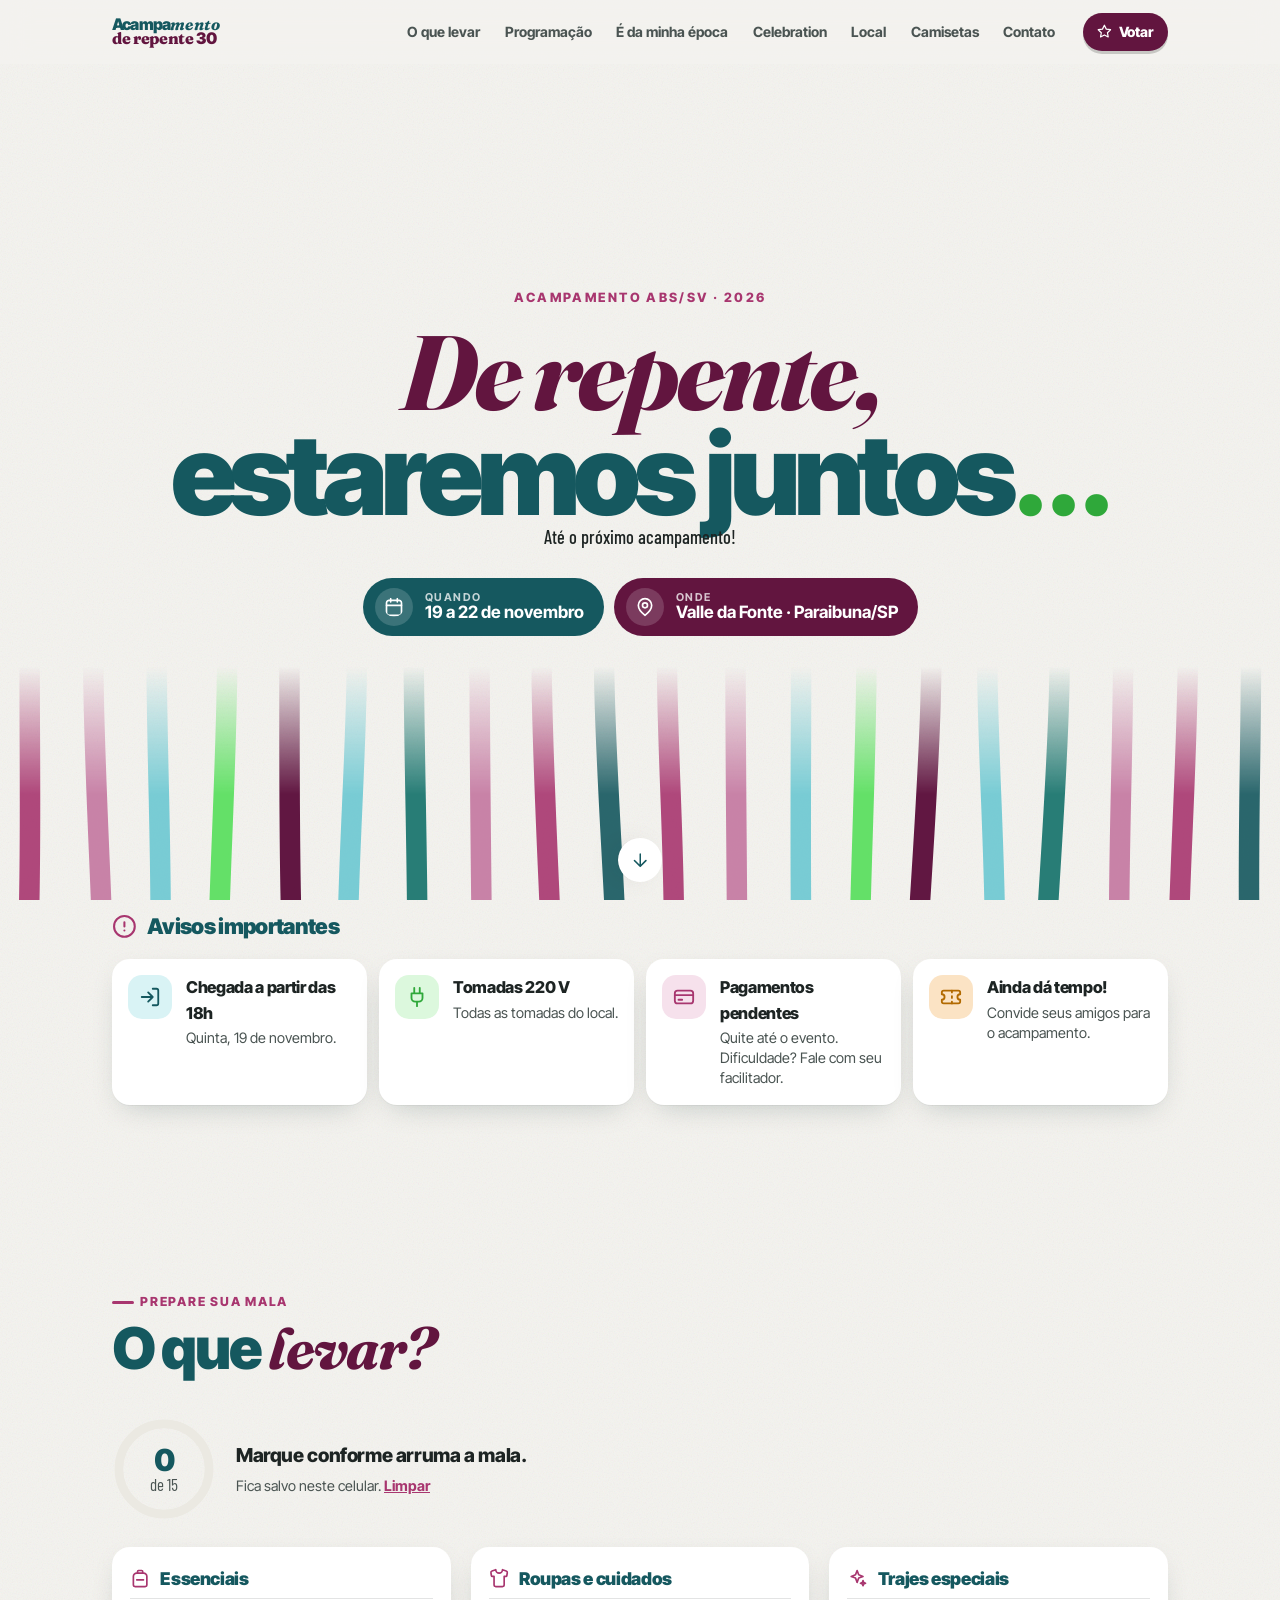
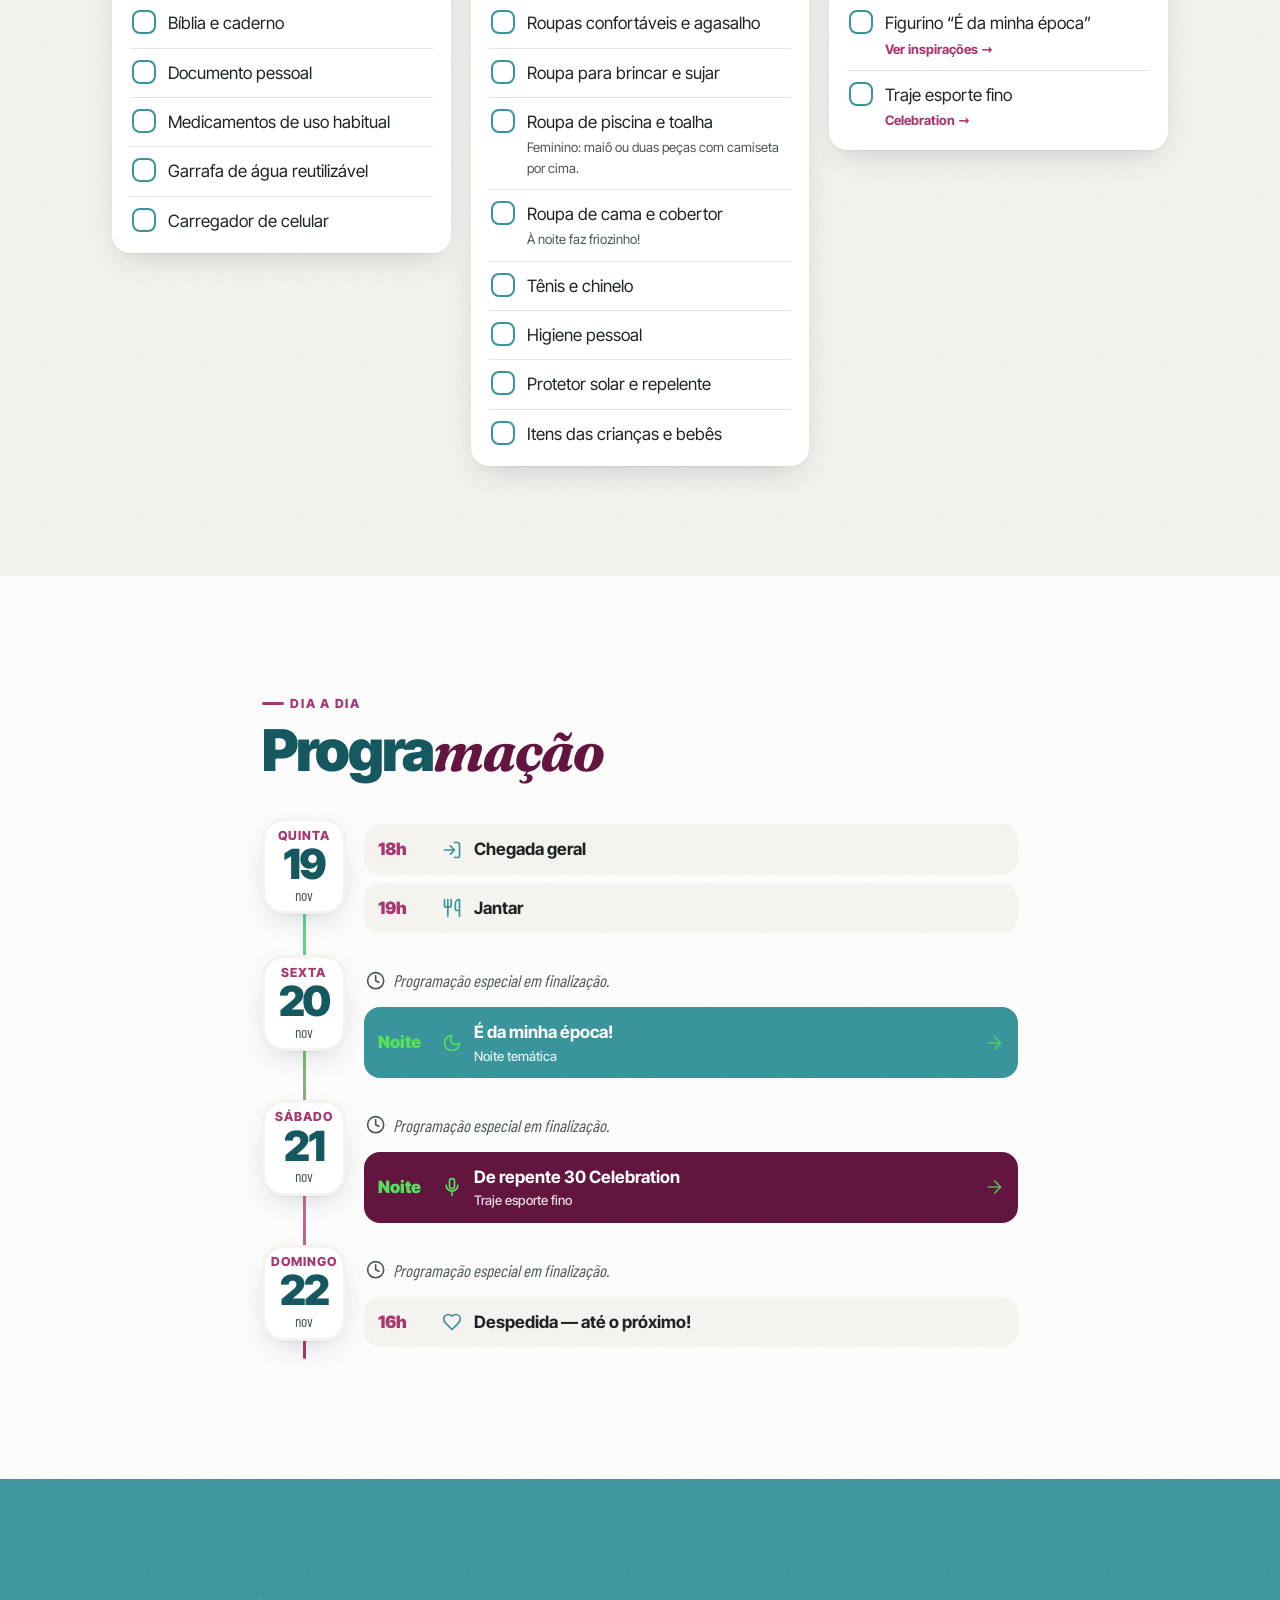
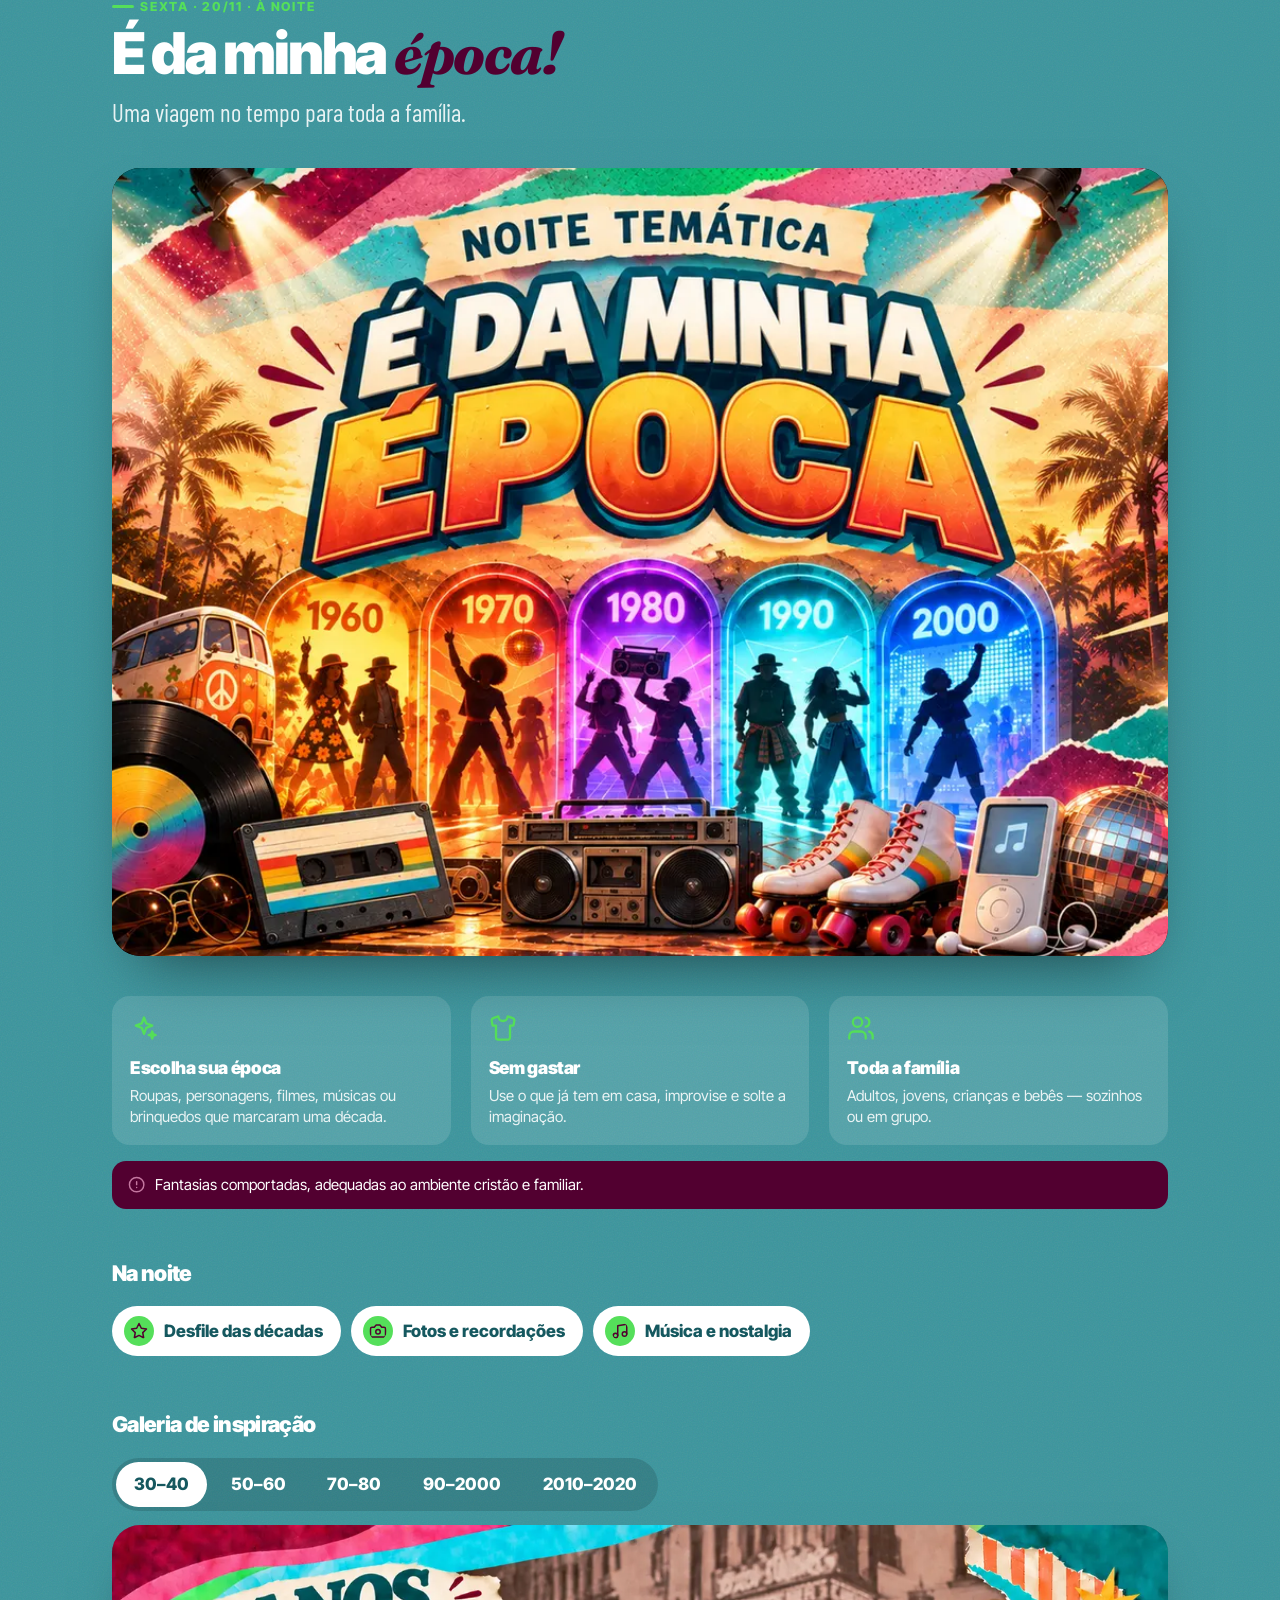
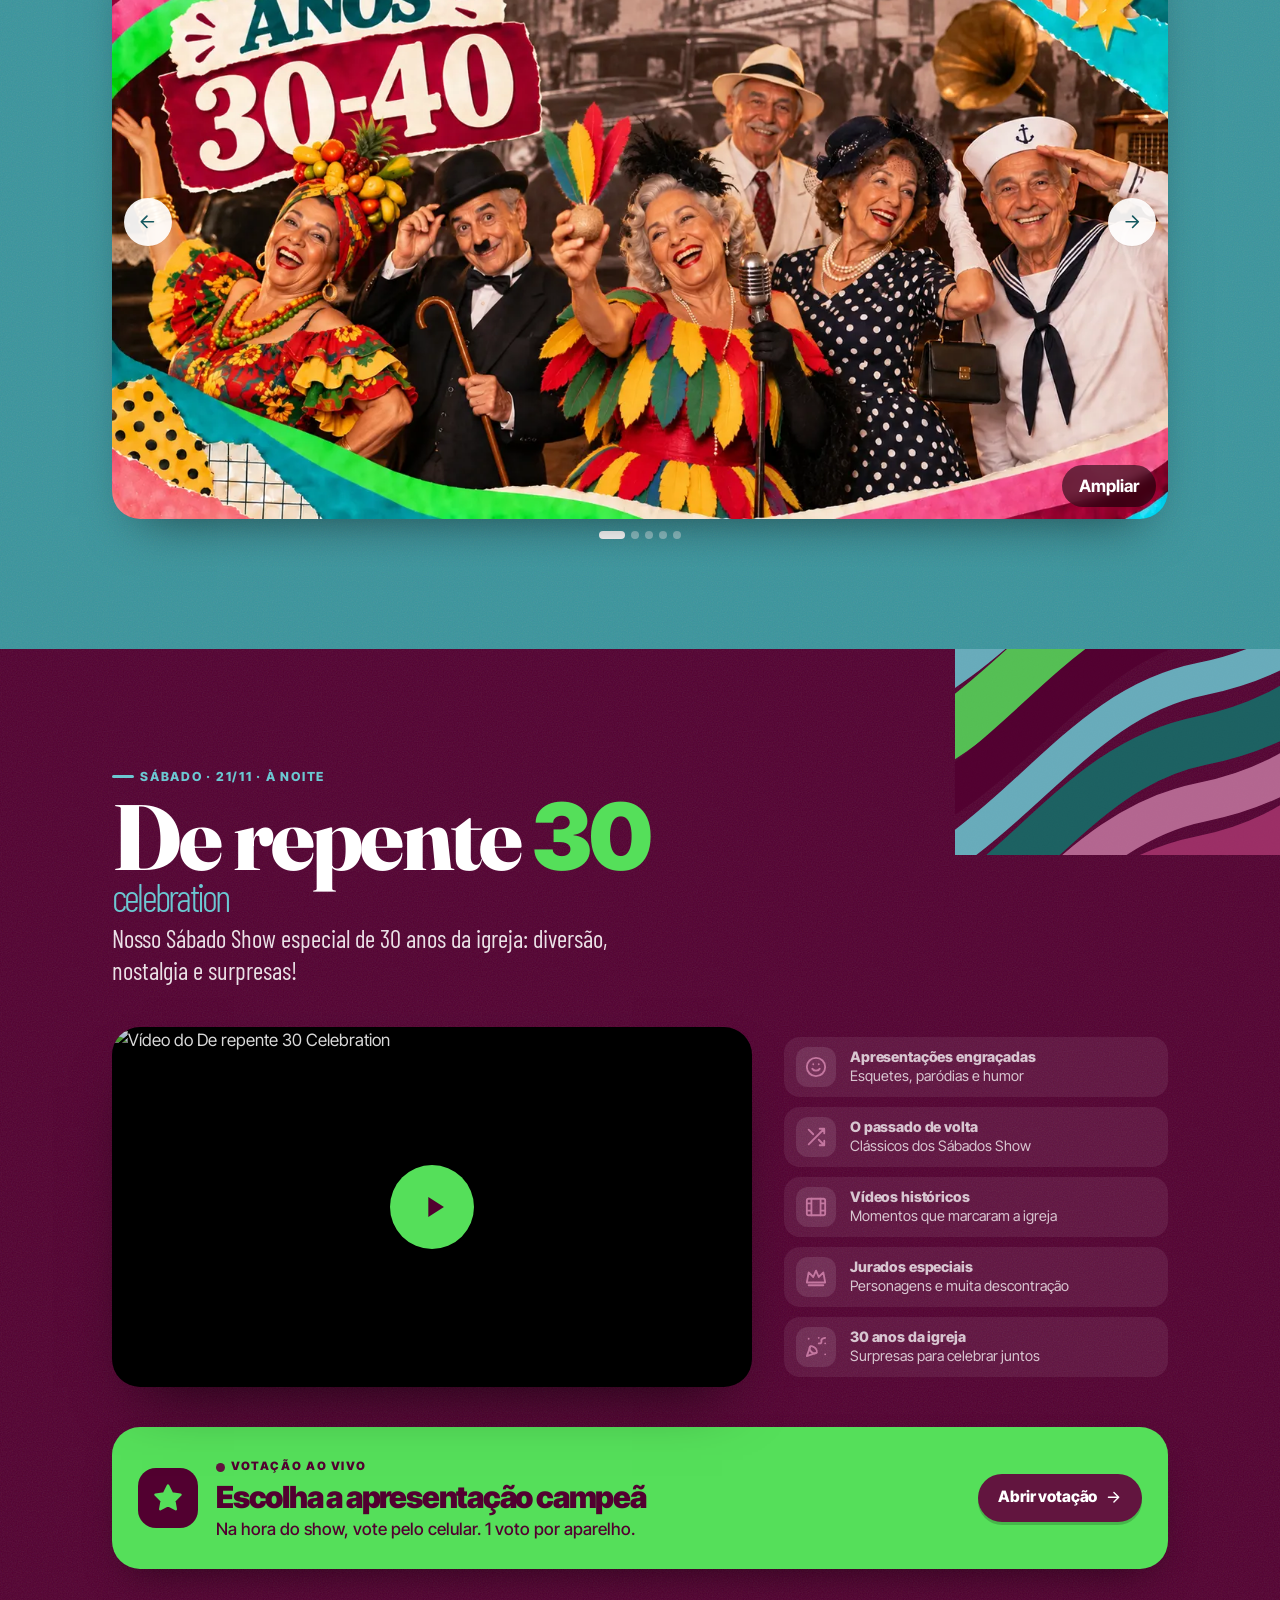
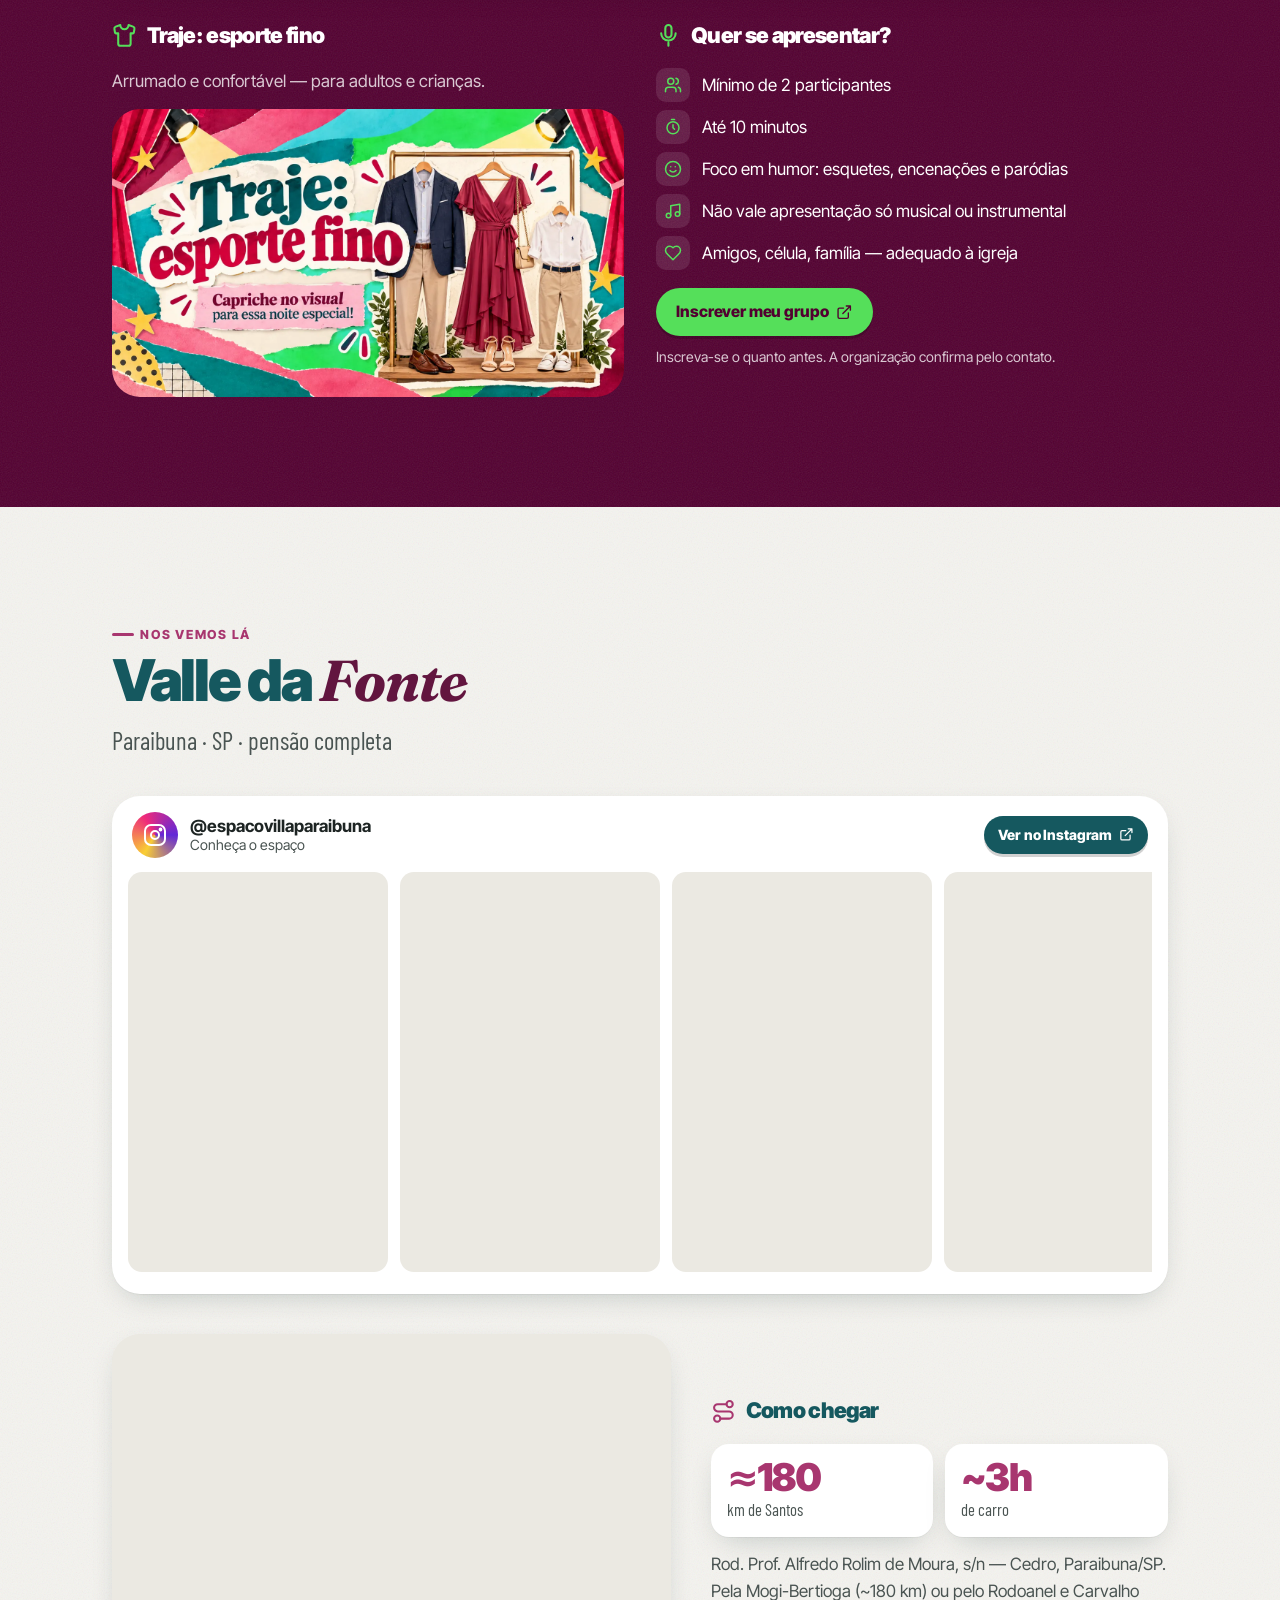
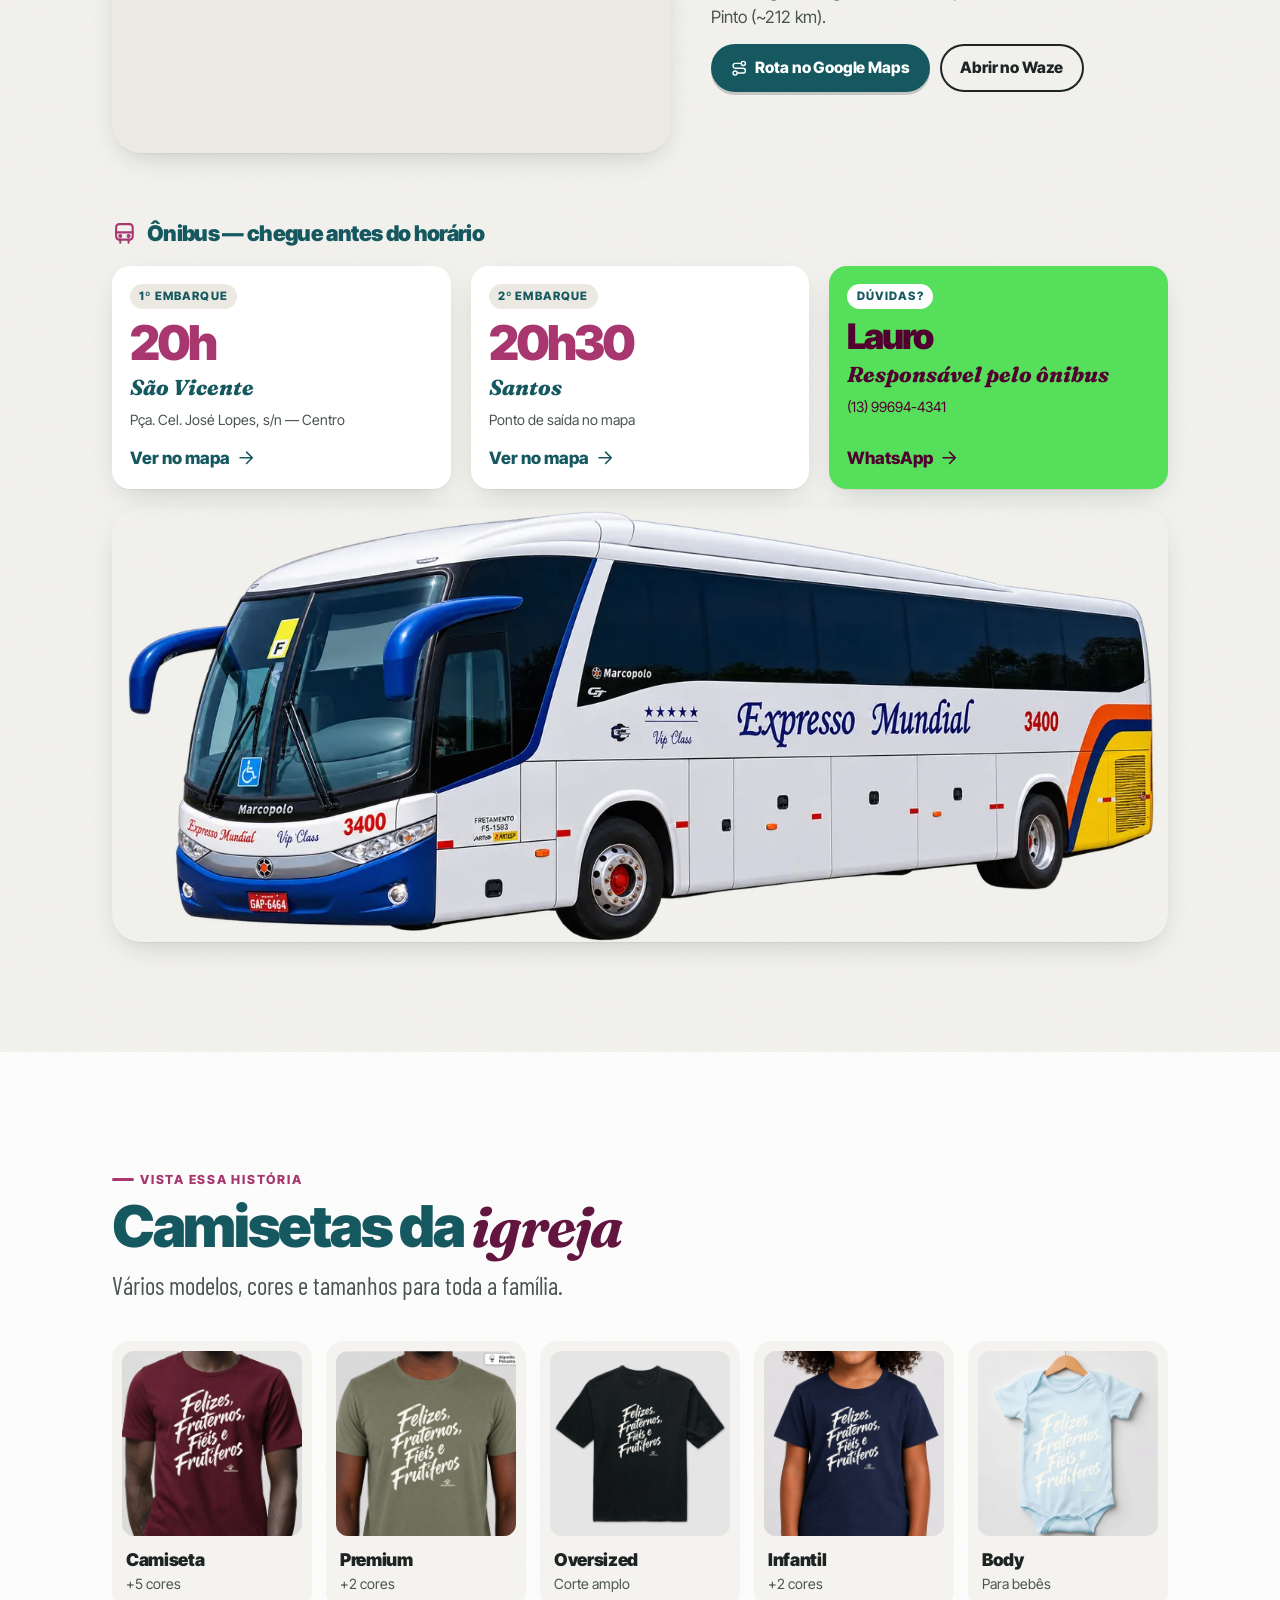
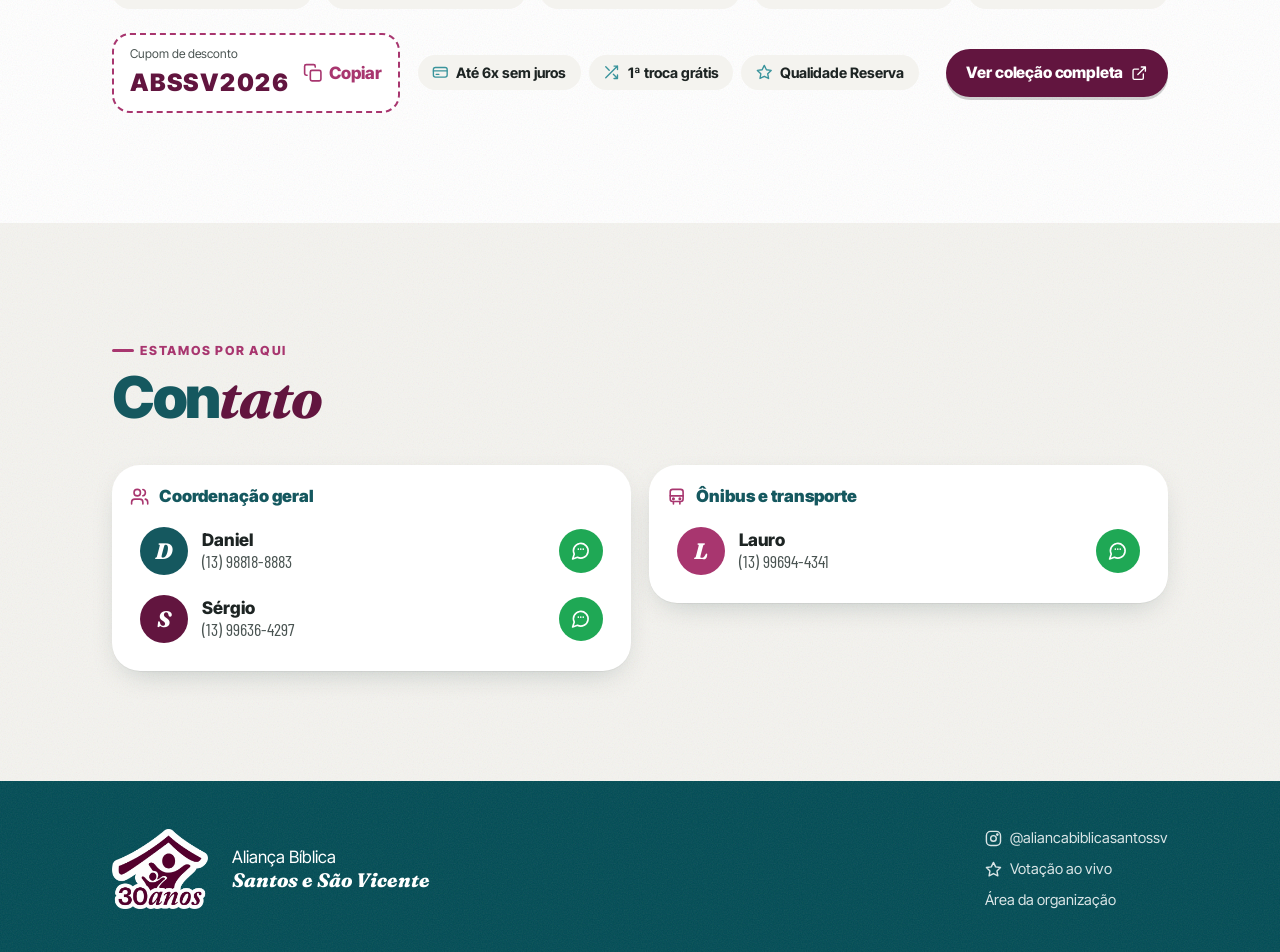
==== commit 211df70a: "Modo sem internet: servidor local com DNS próprio, fontes e QR embutidos Co-Authored-By: Claude Opus" ====
--- a/index.html
+++ b/index.html
@@ -10,9 +10,7 @@
   <meta property="og:description" content="De repente, estaremos juntos. 19 a 22 de novembro em Paraibuna/SP.">
   <meta property="og:image" content="img/epoca-abertura.webp">
   <link rel="icon" href="img/logo-abs30.png">
-  <link rel="preconnect" href="https://fonts.googleapis.com">
-  <link rel="preconnect" href="https://fonts.gstatic.com" crossorigin>
-  <link href="https://fonts.googleapis.com/css2?family=Barlow+Condensed:wght@300;400;500&family=Fraunces:ital,opsz,wght@0,9..144,700;0,9..144,800;1,9..144,700;1,9..144,800&family=Inter+Tight:wght@400;500;600;700;800;900&display=swap" rel="stylesheet">
+  <link rel="stylesheet" href="fonts/fonts.css">
   <link rel="stylesheet" href="css/style.css">
   <link rel="stylesheet" href="css/site.css">
 </head>
--- a/fonts/fonts.css
+++ b/fonts/fonts.css
@@ -0,0 +1,118 @@
+/* Fontes servidas localmente (funcionam sem internet) */
+/* latin */
+@font-face {
+  font-family: 'Barlow Condensed';
+  font-style: normal;
+  font-weight: 300;
+  font-display: swap;
+  src: url(f1.woff2) format('woff2');
+  unicode-range: U+0000-00FF, U+0131, U+0152-0153, U+02BB-02BC, U+02C6, U+02DA, U+02DC, U+0304, U+0308, U+0329, U+2000-206F, U+20AC, U+2122, U+2191, U+2193, U+2212, U+2215, U+FEFF, U+FFFD;
+}
+/* latin */
+@font-face {
+  font-family: 'Barlow Condensed';
+  font-style: normal;
+  font-weight: 400;
+  font-display: swap;
+  src: url(f2.woff2) format('woff2');
+  unicode-range: U+0000-00FF, U+0131, U+0152-0153, U+02BB-02BC, U+02C6, U+02DA, U+02DC, U+0304, U+0308, U+0329, U+2000-206F, U+20AC, U+2122, U+2191, U+2193, U+2212, U+2215, U+FEFF, U+FFFD;
+}
+/* latin */
+@font-face {
+  font-family: 'Barlow Condensed';
+  font-style: normal;
+  font-weight: 500;
+  font-display: swap;
+  src: url(f3.woff2) format('woff2');
+  unicode-range: U+0000-00FF, U+0131, U+0152-0153, U+02BB-02BC, U+02C6, U+02DA, U+02DC, U+0304, U+0308, U+0329, U+2000-206F, U+20AC, U+2122, U+2191, U+2193, U+2212, U+2215, U+FEFF, U+FFFD;
+}
+/* latin */
+@font-face {
+  font-family: 'Fraunces';
+  font-style: italic;
+  font-weight: 700;
+  font-display: swap;
+  src: url(f4.woff2) format('woff2');
+  unicode-range: U+0000-00FF, U+0131, U+0152-0153, U+02BB-02BC, U+02C6, U+02DA, U+02DC, U+0304, U+0308, U+0329, U+2000-206F, U+20AC, U+2122, U+2191, U+2193, U+2212, U+2215, U+FEFF, U+FFFD;
+}
+/* latin */
+@font-face {
+  font-family: 'Fraunces';
+  font-style: italic;
+  font-weight: 800;
+  font-display: swap;
+  src: url(f4.woff2) format('woff2');
+  unicode-range: U+0000-00FF, U+0131, U+0152-0153, U+02BB-02BC, U+02C6, U+02DA, U+02DC, U+0304, U+0308, U+0329, U+2000-206F, U+20AC, U+2122, U+2191, U+2193, U+2212, U+2215, U+FEFF, U+FFFD;
+}
+/* latin */
+@font-face {
+  font-family: 'Fraunces';
+  font-style: normal;
+  font-weight: 700;
+  font-display: swap;
+  src: url(f5.woff2) format('woff2');
+  unicode-range: U+0000-00FF, U+0131, U+0152-0153, U+02BB-02BC, U+02C6, U+02DA, U+02DC, U+0304, U+0308, U+0329, U+2000-206F, U+20AC, U+2122, U+2191, U+2193, U+2212, U+2215, U+FEFF, U+FFFD;
+}
+/* latin */
+@font-face {
+  font-family: 'Fraunces';
+  font-style: normal;
+  font-weight: 800;
+  font-display: swap;
+  src: url(f5.woff2) format('woff2');
+  unicode-range: U+0000-00FF, U+0131, U+0152-0153, U+02BB-02BC, U+02C6, U+02DA, U+02DC, U+0304, U+0308, U+0329, U+2000-206F, U+20AC, U+2122, U+2191, U+2193, U+2212, U+2215, U+FEFF, U+FFFD;
+}
+/* latin */
+@font-face {
+  font-family: 'Inter Tight';
+  font-style: normal;
+  font-weight: 400;
+  font-display: swap;
+  src: url(f6.woff2) format('woff2');
+  unicode-range: U+0000-00FF, U+0131, U+0152-0153, U+02BB-02BC, U+02C6, U+02DA, U+02DC, U+0304, U+0308, U+0329, U+2000-206F, U+20AC, U+2122, U+2191, U+2193, U+2212, U+2215, U+FEFF, U+FFFD;
+}
+/* latin */
+@font-face {
+  font-family: 'Inter Tight';
+  font-style: normal;
+  font-weight: 500;
+  font-display: swap;
+  src: url(f6.woff2) format('woff2');
+  unicode-range: U+0000-00FF, U+0131, U+0152-0153, U+02BB-02BC, U+02C6, U+02DA, U+02DC, U+0304, U+0308, U+0329, U+2000-206F, U+20AC, U+2122, U+2191, U+2193, U+2212, U+2215, U+FEFF, U+FFFD;
+}
+/* latin */
+@font-face {
+  font-family: 'Inter Tight';
+  font-style: normal;
+  font-weight: 600;
+  font-display: swap;
+  src: url(f6.woff2) format('woff2');
+  unicode-range: U+0000-00FF, U+0131, U+0152-0153, U+02BB-02BC, U+02C6, U+02DA, U+02DC, U+0304, U+0308, U+0329, U+2000-206F, U+20AC, U+2122, U+2191, U+2193, U+2212, U+2215, U+FEFF, U+FFFD;
+}
+/* latin */
+@font-face {
+  font-family: 'Inter Tight';
+  font-style: normal;
+  font-weight: 700;
+  font-display: swap;
+  src: url(f6.woff2) format('woff2');
+  unicode-range: U+0000-00FF, U+0131, U+0152-0153, U+02BB-02BC, U+02C6, U+02DA, U+02DC, U+0304, U+0308, U+0329, U+2000-206F, U+20AC, U+2122, U+2191, U+2193, U+2212, U+2215, U+FEFF, U+FFFD;
+}
+/* latin */
+@font-face {
+  font-family: 'Inter Tight';
+  font-style: normal;
+  font-weight: 800;
+  font-display: swap;
+  src: url(f6.woff2) format('woff2');
+  unicode-range: U+0000-00FF, U+0131, U+0152-0153, U+02BB-02BC, U+02C6, U+02DA, U+02DC, U+0304, U+0308, U+0329, U+2000-206F, U+20AC, U+2122, U+2191, U+2193, U+2212, U+2215, U+FEFF, U+FFFD;
+}
+/* latin */
+@font-face {
+  font-family: 'Inter Tight';
+  font-style: normal;
+  font-weight: 900;
+  font-display: swap;
+  src: url(f6.woff2) format('woff2');
+  unicode-range: U+0000-00FF, U+0131, U+0152-0153, U+02BB-02BC, U+02C6, U+02DA, U+02DC, U+0304, U+0308, U+0329, U+2000-206F, U+20AC, U+2122, U+2191, U+2193, U+2212, U+2215, U+FEFF, U+FFFD;
+}
--- a/css/style.css
+++ b/css/style.css
@@ -51,6 +51,7 @@
 a { color: inherit; }
 button { font: inherit; color: inherit; }
 :focus-visible { outline: 3px solid var(--lime); outline-offset: 3px; border-radius: 6px; }
+[hidden] { display: none !important; }
 .ic { width: 1.15em; height: 1.15em; flex: none; fill: none; stroke: currentColor; stroke-width: 2; stroke-linecap: round; stroke-linejoin: round; vertical-align: -.2em; }
 .sr-only { position: absolute; width: 1px; height: 1px; overflow: hidden; clip: rect(0 0 0 0); white-space: nowrap; }
 
